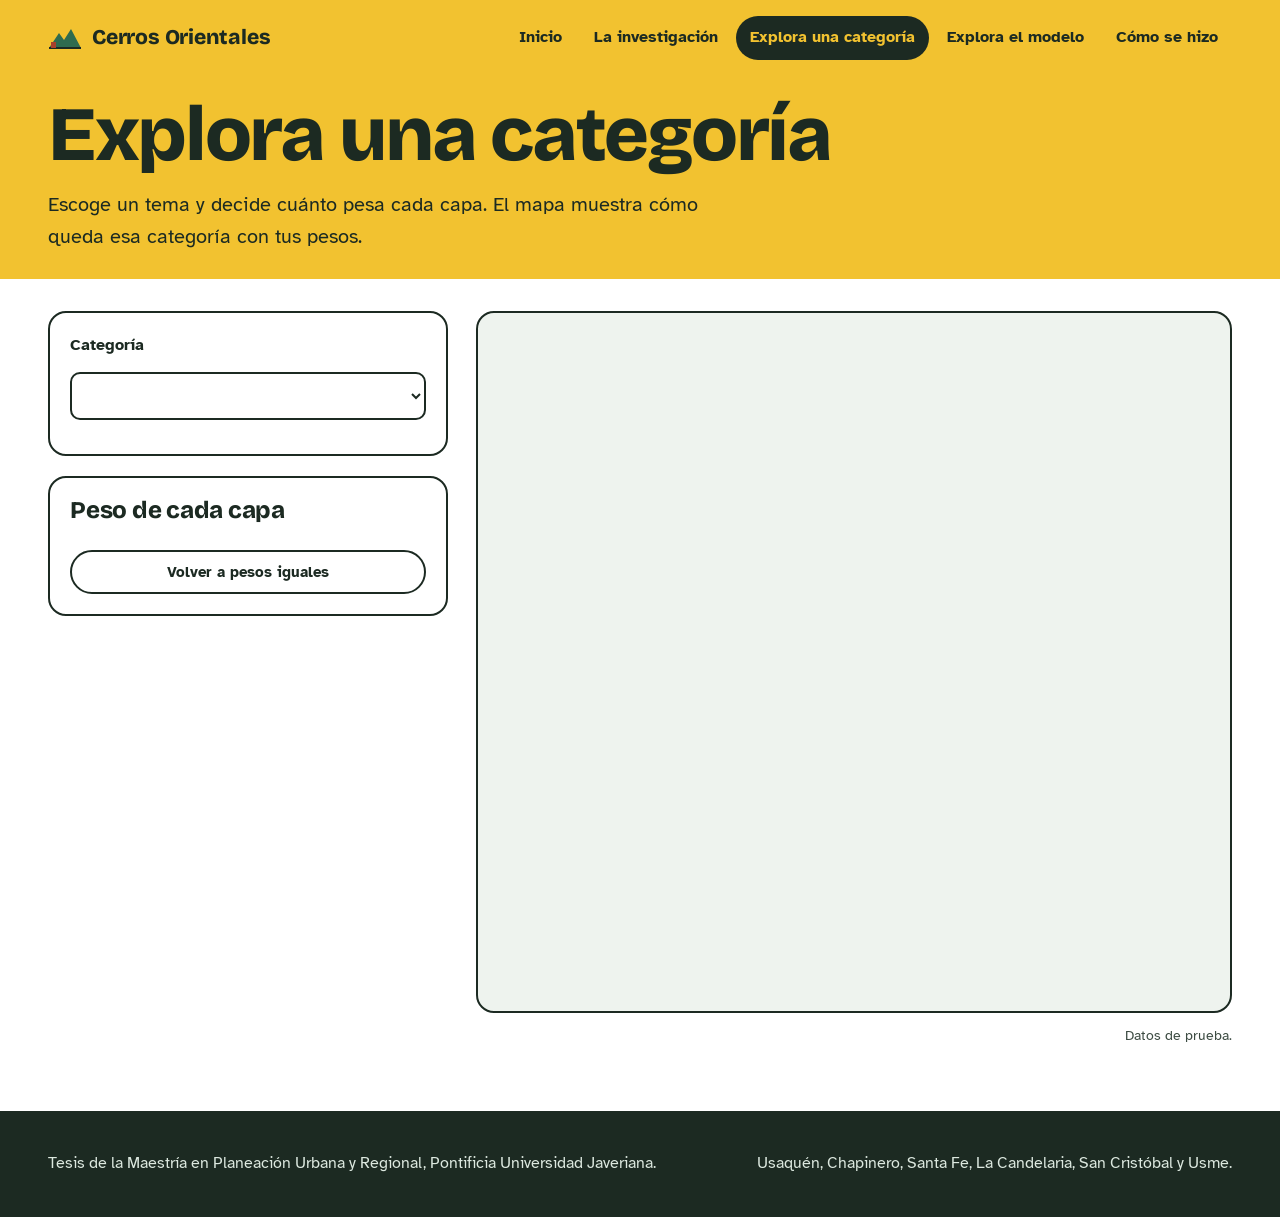
==== categoria.html @ 1f1d095d "Primera versión del sitio con datos de prueba Inicio, investigación, explora una categoría, explora " ====
<!doctype html>
<html lang="es">
<head>
<meta charset="utf-8">
<meta name="viewport" content="width=device-width, initial-scale=1">
<title>Explora una categoría: riesgo de incendio en los Cerros Orientales</title>
<meta name="description" content="Escoge una categoría del modelo de riesgo y cambia el peso de cada capa para ver su mapa.">
<meta property="og:title" content="Explora una categoría: riesgo de incendio en los Cerros Orientales">
<meta property="og:description" content="Escoge una categoría del modelo de riesgo y cambia el peso de cada capa para ver su mapa.">
<meta name="theme-color" content="#F2C230">
<link rel="icon" href="favicon.svg" type="image/svg+xml">
<link rel="preload" href="assets/fonts/bricolage-grotesque-latin-wght-normal.woff2" as="font" type="font/woff2" crossorigin>
<link rel="stylesheet" href="assets/vendor/leaflet/leaflet.css">
<link rel="stylesheet" href="assets/css/site.css">
</head>
<body>
<a class="saltar" href="#contenido">Saltar al contenido</a>
<header class="cabecera">
<div class="envoltura">
<a class="marca" href="index.html"><svg viewBox="0 0 34 22" aria-hidden="true"><path d="M1 21 L11 6 L16 13 L23 2 L33 21 Z" fill="#2F6B4F"/><path d="M1 21 L33 21" stroke="#1C2A22" stroke-width="2"/><rect x="3" y="15" width="5" height="6" fill="#A8402C"/></svg><span>Cerros Orientales</span></a>
<button class="boton-menu" type="button" aria-expanded="false" aria-controls="menu">Menú</button>
<nav aria-label="Principal"><ul class="menu" id="menu"><li><a href="index.html">Inicio</a></li><li><a href="investigacion.html">La investigación</a></li><li><a href="categoria.html" aria-current="page">Explora una categoría</a></li><li><a href="modelo.html">Explora el modelo</a></li><li><a href="metodologia.html">Cómo se hizo</a></li></ul></nav>
</div>
</header>
<main id="contenido">
<section class="cabeza-pagina cabeza-compacta" aria-labelledby="titulo-pagina">
<div class="envoltura">
<h1 id="titulo-pagina">Explora una categoría</h1>
<p>Escoge un tema y decide cuánto pesa cada capa. El mapa muestra cómo queda esa categoría con tus pesos.</p>
</div>
</section>
<div class="envoltura herramienta">
<div class="panel">
<div class="panel-caja">
<label class="etiqueta" for="selector">Categoría</label>
<select id="selector"></select>
<p class="nota" id="pertenece"></p>
</div>
<div class="panel-caja">
<h2>Peso de cada capa</h2>
<div id="controles" class="controles-variables"></div>
<button class="boton boton-secundario boton-pequeno" type="button" id="reiniciar">Volver a pesos iguales</button>
</div>
</div>
<div class="vista">
<div class="mapa" id="mapa" role="img" aria-label="Mapa de la categoría escogida en el área de estudio"></div>
<div class="vista-pie"><div id="leyenda"></div><p class="nota">Datos de prueba.</p></div>
</div>
</div>
</main>
<footer class="pie">
<div class="envoltura">
<p>Tesis de la Maestría en Planeación Urbana y Regional, Pontificia Universidad Javeriana.</p>
<p>Usaquén, Chapinero, Santa Fe, La Candelaria, San Cristóbal y Usme.</p>
</div>
</footer>
<script src="assets/js/comun.js"></script>
<script src="assets/vendor/leaflet/leaflet.js"></script>
<script src="assets/js/model.js"></script>
<script src="assets/js/mapa.js"></script>
<script src="assets/js/categoria.js"></script>
</body>
</html>
---- assets/css/site.css ----
@font-face { font-family: 'Bricolage'; font-weight: 200 800; font-display: swap; src: url(../fonts/bricolage-grotesque-latin-wght-normal.woff2) format('woff2-variations'); unicode-range: U+0000-00FF, U+0131, U+0152-0153, U+02BB-02BC, U+02C6, U+02DA, U+02DC, U+2000-206F, U+20AC, U+2122, U+2191, U+2193, U+2212, U+2215; }
@font-face { font-family: 'Bricolage'; font-weight: 200 800; font-display: swap; src: url(../fonts/bricolage-grotesque-latin-ext-wght-normal.woff2) format('woff2-variations'); unicode-range: U+0100-02BA, U+1E00-1E9F; }
@font-face { font-family: 'Atkinson'; font-weight: 400; font-display: swap; src: url(../fonts/atkinson-hyperlegible-latin-400-normal.woff2) format('woff2'); }
@font-face { font-family: 'Atkinson'; font-weight: 700; font-display: swap; src: url(../fonts/atkinson-hyperlegible-latin-700-normal.woff2) format('woff2'); }

:root {
  --retamo: #F2C230;
  --cerro: #2F6B4F;
  --cerro-oscuro: #1F4A36;
  --ladrillo: #A8402C;
  --tinta: #1C2A22;
  --tinta-suave: #3D4C43;
  --papel: #FFFFFF;
  --niebla: #EEF3EE;
  --linea: #CBD6CC;
  --radio: 14px;
  --ancho: 1280px;
  --margen: clamp(20px, 4vw, 48px);
  --titulo: 'Bricolage', 'Arial Narrow', system-ui, sans-serif;
  --texto: 'Atkinson', system-ui, sans-serif;
}

*, *::before, *::after { box-sizing: border-box; }
html { -webkit-text-size-adjust: 100%; }
body { margin: 0; font-family: var(--texto); font-size: 18px; line-height: 1.6; color: var(--tinta); background: var(--papel); }
img { max-width: 100%; display: block; }
h1, h2, h3 { font-family: var(--titulo); line-height: 1; margin: 0; letter-spacing: -0.02em; text-wrap: balance; }
p { margin: 0; text-wrap: pretty; }
a { color: inherit; }
:focus-visible { outline: 3px solid var(--tinta); outline-offset: 3px; border-radius: 4px; }
.fondo-oscuro :focus-visible { outline-color: var(--retamo); }

.saltar { position: absolute; left: 12px; top: -60px; background: var(--tinta); color: var(--retamo); padding: 10px 16px; border-radius: 8px; z-index: 2000; font-weight: 700; text-decoration: none; }
.saltar:focus { top: 12px; }

.envoltura { width: 100%; max-width: var(--ancho); margin: 0 auto; padding-inline: var(--margen); }

/* Encabezado */
.cabecera { background: var(--retamo); position: relative; z-index: 1000; }
.cabecera .envoltura { display: flex; align-items: center; justify-content: space-between; gap: 16px; min-height: 76px; }
.marca { display: inline-flex; align-items: center; gap: 10px; font-family: var(--titulo); font-weight: 800; font-size: 21px; text-decoration: none; letter-spacing: -0.01em; min-height: 44px; }
.marca svg { width: 34px; height: 22px; flex: none; }
.menu { display: flex; gap: 4px; list-style: none; margin: 0; padding: 0; }
.menu a { display: inline-flex; align-items: center; min-height: 44px; padding: 0 14px; border-radius: 999px; text-decoration: none; font-weight: 700; font-size: 16px; transition: background-color .18s ease; }
.menu a:hover { background: rgba(28, 42, 34, .1); }
.menu a[aria-current="page"] { background: var(--tinta); color: var(--retamo); }
.boton-menu { display: none; min-height: 44px; min-width: 44px; padding: 0 16px; border-radius: 999px; border: 2px solid var(--tinta); background: transparent; font: inherit; font-weight: 700; color: var(--tinta); cursor: pointer; }

@media (max-width: 980px) {
  .boton-menu { display: inline-flex; align-items: center; }
  .menu { display: none; position: absolute; left: 0; right: 0; top: 76px; background: var(--retamo); flex-direction: column; padding: 8px var(--margen) 24px; border-bottom: 2px solid var(--tinta); }
  .menu.abierto { display: flex; }
  .menu a { font-size: 20px; min-height: 52px; }
}

/* Botones */
.botones { display: flex; flex-wrap: wrap; gap: 12px; }
.boton { display: inline-flex; align-items: center; justify-content: center; min-height: 52px; padding: 0 26px; border-radius: 999px; font-weight: 700; font-size: 17px; text-decoration: none; border: 2px solid var(--tinta); transition: transform .16s ease, background-color .18s ease, color .18s ease; cursor: pointer; font-family: var(--texto); }
.boton:hover { transform: translateY(-2px); }
.boton:active { transform: translateY(0) scale(.98); }
.boton-principal { background: var(--tinta); color: var(--retamo); }
.boton-secundario { background: transparent; color: var(--tinta); }
.boton-secundario:hover { background: var(--tinta); color: var(--retamo); }
.fondo-oscuro .boton { border-color: var(--retamo); }
.fondo-oscuro .boton-principal { background: var(--retamo); color: var(--tinta); }
.fondo-oscuro .boton-secundario { color: var(--papel); }
.fondo-oscuro .boton-secundario:hover { background: var(--retamo); color: var(--tinta); }
.boton-pequeno { min-height: 44px; padding: 0 18px; font-size: 15px; }

/* Portada */
.portada { background: var(--retamo); padding: clamp(24px, 4vw, 48px) 0 clamp(40px, 5vw, 64px); min-height: calc(100svh - 76px); display: flex; align-items: center; }
.portada .envoltura { display: grid; grid-template-columns: minmax(0, 1.05fr) minmax(0, 1fr); gap: clamp(32px, 5vw, 72px); align-items: center; }
.portada h1 { font-size: clamp(52px, 7.6vw, 118px); font-weight: 800; line-height: .9; letter-spacing: -0.035em; }
.portada .entrada { font-size: clamp(19px, 1.6vw, 22px); max-width: 32rem; margin: 28px 0 32px; }
.dato { margin-top: 28px; font-size: 16px; color: var(--tinta-suave); max-width: 30rem; }
@media (max-width: 900px) { .portada .envoltura { grid-template-columns: minmax(0, 1fr); } }

/* Tarjeta de mapa con controles */
.tablero { background: var(--papel); border: 2px solid var(--tinta); border-radius: 22px; overflow: hidden; }
.tablero .mapa { height: clamp(320px, 46vh, 520px); }
.tablero .controles { padding: 18px 20px 20px; display: grid; gap: 14px; border-top: 2px solid var(--tinta); }
.controles-titulo { font-family: var(--titulo); font-weight: 750; font-size: 20px; letter-spacing: -0.01em; }

.control { display: grid; gap: 4px; }
.control-fila { display: flex; justify-content: space-between; align-items: baseline; gap: 12px; font-size: 16px; }
.control label { font-weight: 700; }
.control output { color: var(--tinta-suave); font-variant-numeric: tabular-nums; white-space: nowrap; }
input[type=range] { width: 100%; height: 32px; margin: 0; accent-color: var(--tinta); cursor: pointer; }
.nota { font-size: 14px; color: var(--tinta-suave); }

.mapa { width: 100%; background: var(--niebla); }
.capa-raster { image-rendering: pixelated; image-rendering: crisp-edges; }
.leaflet-container { font-family: var(--texto); }
.leyenda-lista { list-style: none; display: flex; flex-wrap: wrap; gap: 6px 16px; margin: 0; padding: 0; font-size: 14px; }
.leyenda-lista li { display: inline-flex; align-items: center; gap: 6px; }
.muestra { width: 18px; height: 12px; border-radius: 3px; display: inline-block; }
.muestra-cero { background: rgba(205, 212, 203, .9); border: 1px solid #9AA59C; }

/* Secciones */
.seccion { padding: clamp(72px, 9vw, 128px) 0; }
.seccion h2 { font-size: clamp(38px, 4.6vw, 64px); font-weight: 780; max-width: 18ch; }
.seccion .bajada { font-size: 20px; max-width: 40rem; margin-top: 20px; color: var(--tinta-suave); }
.fondo-niebla { background: var(--niebla); }
.fondo-oscuro { background: var(--cerro); color: var(--papel); }
.fondo-oscuro .bajada { color: #DCE8DF; }

.tres { display: grid; grid-template-columns: repeat(3, minmax(0, 1fr)); gap: 0; margin-top: 56px; border-top: 2px solid var(--tinta); }
.tres > div { padding: 28px 28px 8px 0; }
.tres > div + div { padding-left: 28px; border-left: 2px solid var(--tinta); }
.tres h3 { font-size: clamp(30px, 2.8vw, 40px); font-weight: 780; }
.tres p { margin-top: 14px; font-size: 19px; }
.formula { margin-top: 48px; font-size: 20px; max-width: 46rem; padding: 22px 26px; background: var(--papel); border-radius: var(--radio); border: 2px solid var(--tinta); }
.formula strong { font-family: var(--titulo); font-size: 22px; }
@media (max-width: 860px) {
  .tres { grid-template-columns: minmax(0, 1fr); }
  .tres > div, .tres > div + div { padding: 24px 0; border-left: 0; }
  .tres > div + div { border-top: 2px solid var(--tinta); }
}

.dos { display: grid; grid-template-columns: repeat(2, minmax(0, 1fr)); gap: 24px; margin-top: 48px; }
.enlace-grande { display: flex; flex-direction: column; gap: 16px; padding: 32px; border-radius: 22px; border: 2px solid var(--tinta); text-decoration: none; background: var(--papel); transition: transform .18s ease, background-color .18s ease; min-height: 280px; }
.enlace-grande:hover { transform: translateY(-2px); background: #FFF8E0; }
.enlace-grande h3 { font-size: clamp(28px, 2.6vw, 38px); font-weight: 780; }
.enlace-grande p { font-size: 18px; color: var(--tinta-suave); }
.enlace-grande .cifra { margin-top: auto; font-family: var(--titulo); font-weight: 750; font-size: 18px; }
.enlace-grande .ver { font-weight: 700; text-decoration: underline; text-underline-offset: 4px; text-decoration-thickness: 2px; }
@media (max-width: 760px) { .dos { grid-template-columns: minmax(0, 1fr); } }

.cierre { display: grid; grid-template-columns: minmax(0, 1.2fr) minmax(0, 1fr); gap: 48px; align-items: end; }
.cierre p { font-size: 20px; }
@media (max-width: 860px) { .cierre { grid-template-columns: minmax(0, 1fr); } }

.silueta { display: block; width: 100%; height: clamp(90px, 14vw, 180px); background: var(--cerro); }
.silueta path:first-child { fill: var(--tinta); }

/* Pie */
.pie { background: var(--tinta); color: #DCE8DF; padding: 40px 0; font-size: 16px; }
.pie .envoltura { display: flex; flex-wrap: wrap; justify-content: space-between; gap: 16px 40px; }
.pie a { color: var(--retamo); }

/* Páginas de herramienta */
.cabeza-pagina { background: var(--retamo); padding: clamp(32px, 4vw, 56px) 0 clamp(28px, 3.5vw, 44px); }
.cabeza-compacta { padding: 24px 0 26px; }
.cabeza-compacta h1 { font-size: clamp(36px, 4.2vw, 56px); max-width: none; }
.cabeza-compacta p { font-size: 18px; margin-top: 10px; }
.cabeza-pagina h1 { font-size: clamp(44px, 6vw, 88px); font-weight: 800; line-height: .92; letter-spacing: -0.03em; max-width: 16ch; }
.cabeza-pagina p { font-size: 20px; max-width: 42rem; margin-top: 18px; }

.herramienta { display: grid; grid-template-columns: minmax(300px, 400px) minmax(0, 1fr); gap: 28px; padding-block: 32px 64px; align-items: start; }
.panel { display: grid; gap: 20px; }
.panel-caja { border: 2px solid var(--tinta); border-radius: 18px; padding: 20px; background: var(--papel); display: grid; gap: 14px; }
.panel-caja h2 { font-size: 24px; font-weight: 780; letter-spacing: -0.01em; }
.vista { position: sticky; top: 16px; display: grid; gap: 12px; }
.vista .mapa { height: min(78vh, 760px); border: 2px solid var(--tinta); border-radius: 18px; overflow: hidden; }
.vista-pie { display: flex; flex-wrap: wrap; justify-content: space-between; align-items: center; gap: 10px 24px; }
select { width: 100%; min-height: 48px; font: inherit; font-size: 17px; padding: 0 12px; border: 2px solid var(--tinta); border-radius: 10px; background: var(--papel); color: var(--tinta); }
.etiqueta { font-weight: 700; font-size: 16px; }

.pestanas { display: flex; flex-wrap: wrap; gap: 8px; }
.pestana { min-height: 44px; padding: 0 16px; border-radius: 999px; border: 2px solid var(--tinta); background: var(--papel); font: inherit; font-weight: 700; font-size: 15px; color: var(--tinta); cursor: pointer; transition: background-color .18s ease; }
.pestana:hover { background: #FFF8E0; }
.pestana[aria-pressed="true"] { background: var(--tinta); color: var(--retamo); }

details.componente { border: 2px solid var(--tinta); border-radius: 18px; background: var(--papel); }
details.componente > summary { list-style: none; cursor: pointer; padding: 16px 20px; display: flex; justify-content: space-between; align-items: center; gap: 12px; font-family: var(--titulo); font-weight: 780; font-size: 24px; min-height: 60px; }
details.componente > summary::-webkit-details-marker { display: none; }
details.componente > summary::after { content: '+'; font-size: 28px; line-height: 1; }
details.componente[open] > summary::after { content: '–'; }
.componente-cuerpo { padding: 0 20px 20px; display: grid; gap: 16px; }
.subtitulo { font-weight: 700; font-size: 15px; color: var(--tinta-suave); padding-top: 12px; border-top: 1px solid var(--linea); }
details.categoria { border-top: 1px solid var(--linea); }
details.categoria > summary { cursor: pointer; padding: 12px 0; font-weight: 700; min-height: 44px; display: flex; align-items: center; }
details.categoria .controles-variables { display: grid; gap: 10px; padding-bottom: 12px; }
.compartida { font-size: 13px; font-weight: 700; color: var(--ladrillo); }
.resumen { font-size: 17px; }
.resumen strong { font-family: var(--titulo); font-size: 22px; }

@media (max-width: 900px) {
  .herramienta { grid-template-columns: minmax(0, 1fr); }
  .vista { position: static; order: -1; }
  .vista .mapa { height: 62vh; }
}

/* Texto largo */
.lectura { max-width: 46rem; }
.lectura h2 { font-size: clamp(32px, 3.6vw, 48px); font-weight: 780; margin-top: 64px; }
.lectura h2:first-child { margin-top: 0; }
.lectura p, .lectura li { font-size: 19px; margin-top: 16px; }
.lectura ol, .lectura ul { padding-left: 1.3em; }
.marco-storymap { margin-top: 32px; border: 2px dashed var(--tinta); border-radius: 22px; min-height: 420px; display: grid; place-items: center; text-align: center; padding: 32px; background: var(--niebla); }
.marco-storymap p { font-size: 20px; max-width: 30rem; }

@media (prefers-reduced-motion: reduce) {
  *, *::before, *::after { transition: none !important; animation: none !important; }
}

/* Entrada de la portada: una sola vez al cargar */
@media (prefers-reduced-motion: no-preference) {
  .entra { animation: subir .7s cubic-bezier(.2, .7, .2, 1) both; }
  .entra-2 { animation-delay: .08s; }
  .entra-3 { animation-delay: .16s; }
  .entra-4 { animation-delay: .24s; }
  @keyframes subir { from { opacity: 0; transform: translateY(18px); } to { opacity: 1; transform: none; } }
}
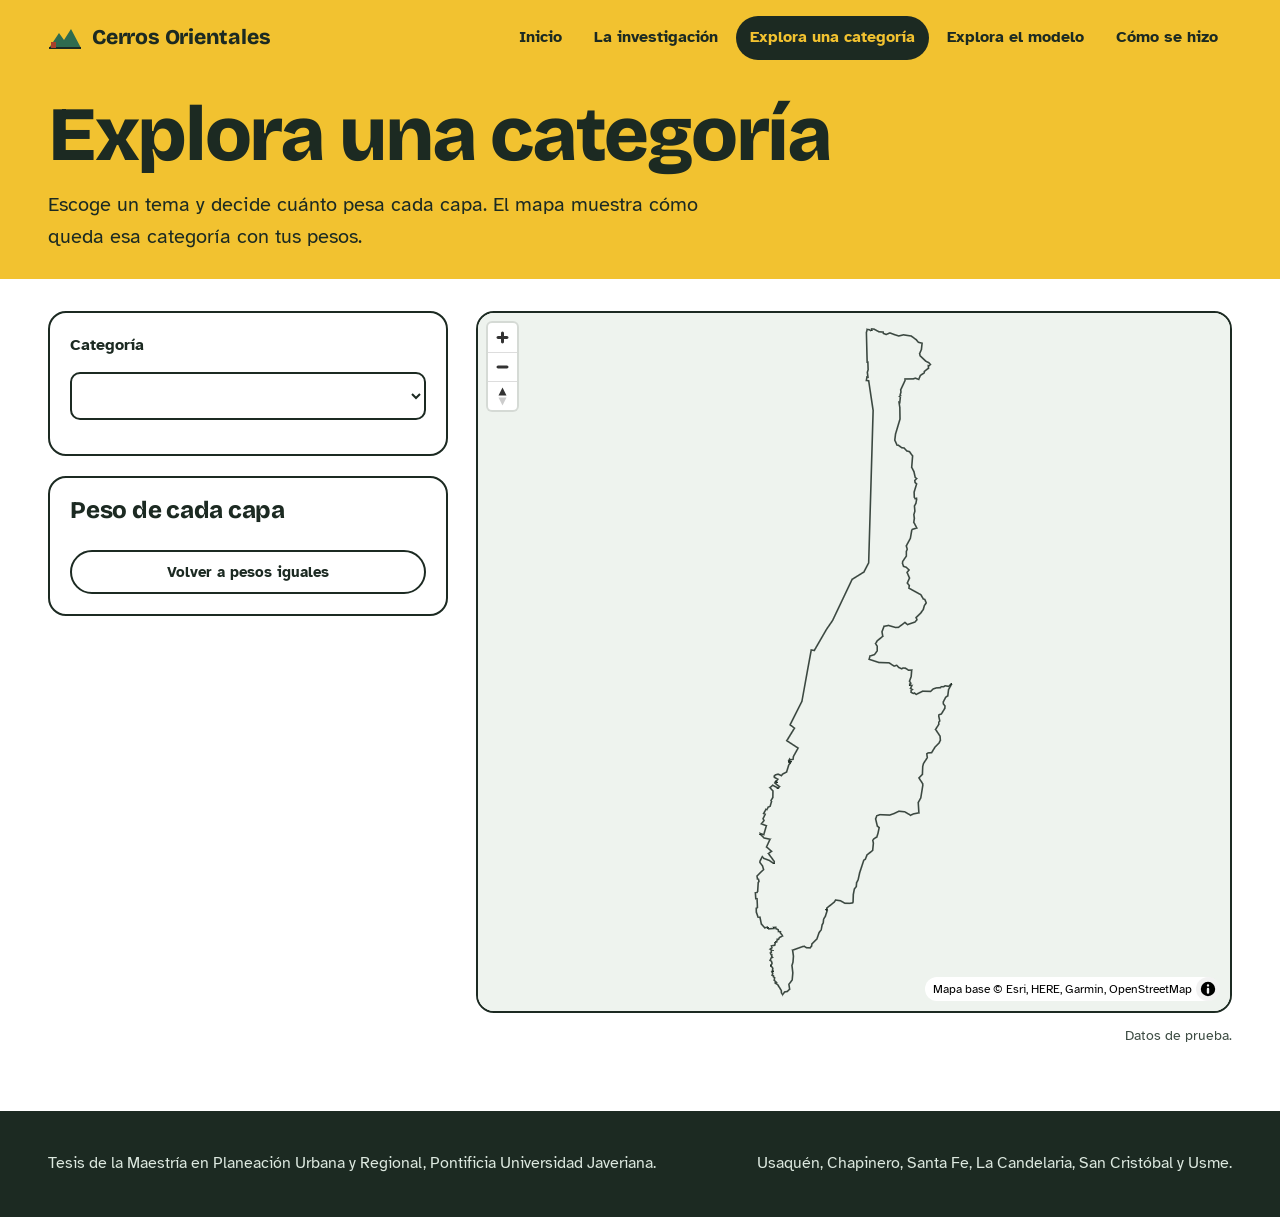
==== commit 6da5c1ef: "Cerros en 3D, recorrido con el scroll, animaciones y desplazamiento suave - Mapas con MapLibre: reli" ====
--- a/categoria.html
+++ b/categoria.html
@@ -9,9 +9,10 @@
 <meta property="og:description" content="Escoge una categoría del modelo de riesgo y cambia el peso de cada capa para ver su mapa.">
 <meta name="theme-color" content="#F2C230">
 <link rel="icon" href="favicon.svg" type="image/svg+xml">
+<link rel="stylesheet" href="assets/vendor/lenis/lenis.css">
 <link rel="preload" href="assets/fonts/bricolage-grotesque-latin-wght-normal.woff2" as="font" type="font/woff2" crossorigin>
-<link rel="stylesheet" href="assets/vendor/leaflet/leaflet.css">
-<link rel="stylesheet" href="assets/css/site.css">
+<link rel="stylesheet" href="assets/vendor/maplibre/maplibre-gl.css">
+<link rel="stylesheet" href="assets/css/site.css?v=4">
 </head>
 <body>
 <a class="saltar" href="#contenido">Saltar al contenido</a>
@@ -54,10 +55,13 @@
 <p>Usaquén, Chapinero, Santa Fe, La Candelaria, San Cristóbal y Usme.</p>
 </div>
 </footer>
-<script src="assets/js/comun.js"></script>
-<script src="assets/vendor/leaflet/leaflet.js"></script>
-<script src="assets/js/model.js"></script>
-<script src="assets/js/mapa.js"></script>
-<script src="assets/js/categoria.js"></script>
+<script src="assets/vendor/gsap/gsap.min.js"></script>
+<script src="assets/vendor/gsap/ScrollTrigger.min.js"></script>
+<script src="assets/vendor/lenis/lenis.min.js"></script>
+<script src="assets/js/comun.js?v=4"></script>
+<script src="assets/vendor/maplibre/maplibre-gl.js"></script>
+<script src="assets/js/model.js?v=4"></script>
+<script src="assets/js/mapa.js?v=4"></script>
+<script src="assets/js/categoria.js?v=4"></script>
 </body>
 </html>
--- a/assets/vendor/lenis/lenis.css
+++ b/assets/vendor/lenis/lenis.css
@@ -0,0 +1,26 @@
+html.lenis,
+html.lenis body {
+  height: auto;
+}
+
+.lenis:not(.lenis-autoToggle).lenis-stopped {
+  overflow: clip;
+}
+
+.lenis [data-lenis-prevent],
+.lenis [data-lenis-prevent-wheel],
+.lenis [data-lenis-prevent-touch],
+.lenis [data-lenis-prevent-vertical],
+.lenis [data-lenis-prevent-horizontal] {
+  overscroll-behavior: contain;
+}
+
+.lenis.lenis-smooth iframe {
+  pointer-events: none;
+}
+
+.lenis.lenis-autoToggle {
+  transition-property: overflow;
+  transition-duration: 1ms;
+  transition-behavior: allow-discrete;
+}
--- a/assets/vendor/maplibre/maplibre-gl.css
+++ b/assets/vendor/maplibre/maplibre-gl.css
@@ -0,0 +1 @@
+.maplibregl-map{font:12px/20px Helvetica Neue,Arial,Helvetica,sans-serif;overflow:hidden;position:relative;-webkit-tap-highlight-color:rgb(0 0 0/0)}.maplibregl-canvas{left:0;position:absolute;top:0}.maplibregl-map:fullscreen{height:100%;width:100%}.maplibregl-ctrl-group button.maplibregl-ctrl-compass{touch-action:none}.maplibregl-canvas-container.maplibregl-interactive,.maplibregl-ctrl-group button.maplibregl-ctrl-compass{cursor:grab;-webkit-user-select:none;-moz-user-select:none;user-select:none}.maplibregl-canvas-container.maplibregl-interactive.maplibregl-track-pointer{cursor:pointer}.maplibregl-canvas-container.maplibregl-interactive:active,.maplibregl-ctrl-group button.maplibregl-ctrl-compass:active{cursor:grabbing}.maplibregl-canvas-container.maplibregl-touch-zoom-rotate,.maplibregl-canvas-container.maplibregl-touch-zoom-rotate .maplibregl-canvas{touch-action:pan-x pan-y}.maplibregl-canvas-container.maplibregl-touch-drag-pan,.maplibregl-canvas-container.maplibregl-touch-drag-pan .maplibregl-canvas{touch-action:pinch-zoom}.maplibregl-canvas-container.maplibregl-touch-zoom-rotate.maplibregl-touch-drag-pan,.maplibregl-canvas-container.maplibregl-touch-zoom-rotate.maplibregl-touch-drag-pan .maplibregl-canvas{touch-action:none}.maplibregl-canvas-container.maplibregl-touch-drag-pan.maplibregl-cooperative-gestures,.maplibregl-canvas-container.maplibregl-touch-drag-pan.maplibregl-cooperative-gestures .maplibregl-canvas{touch-action:pan-x pan-y}.maplibregl-ctrl-bottom-left,.maplibregl-ctrl-bottom-right,.maplibregl-ctrl-top-left,.maplibregl-ctrl-top-right{pointer-events:none;position:absolute;z-index:2}.maplibregl-ctrl-top-left{left:0;top:0}.maplibregl-ctrl-top-right{right:0;top:0}.maplibregl-ctrl-bottom-left{bottom:0;left:0}.maplibregl-ctrl-bottom-right{bottom:0;right:0}.maplibregl-ctrl{clear:both;pointer-events:auto;transform:translate(0)}.maplibregl-ctrl-top-left .maplibregl-ctrl{float:left;margin:10px 0 0 10px}.maplibregl-ctrl-top-right .maplibregl-ctrl{float:right;margin:10px 10px 0 0}.maplibregl-ctrl-bottom-left .maplibregl-ctrl{float:left;margin:0 0 10px 10px}.maplibregl-ctrl-bottom-right .maplibregl-ctrl{float:right;margin:0 10px 10px 0}.maplibregl-ctrl-group{background:#fff;border-radius:4px}.maplibregl-ctrl-group:not(:empty){box-shadow:0 0 0 2px rgba(0,0,0,.1)}@media (forced-colors:active){.maplibregl-ctrl-group:not(:empty){box-shadow:0 0 0 2px ButtonText}}.maplibregl-ctrl-group button{background-color:transparent;border:0;box-sizing:border-box;cursor:pointer;display:block;height:29px;outline:none;padding:0;width:29px}.maplibregl-ctrl-group button+button{border-top:1px solid #ddd}.maplibregl-ctrl button .maplibregl-ctrl-icon{background-position:50%;background-repeat:no-repeat;display:block;height:100%;width:100%}@media (forced-colors:active){.maplibregl-ctrl-icon{background-color:transparent}.maplibregl-ctrl-group button+button{border-top:1px solid ButtonText}}.maplibregl-ctrl button::-moz-focus-inner{border:0;padding:0}.maplibregl-ctrl-attrib-button:focus,.maplibregl-ctrl-group button:focus{box-shadow:0 0 2px 2px #0096ff}.maplibregl-ctrl button:disabled{cursor:not-allowed}.maplibregl-ctrl button:disabled .maplibregl-ctrl-icon{opacity:.25}@media (hover:hover){.maplibregl-ctrl button:not(:disabled):hover{background-color:rgba(0,0,0,.05)}}.maplibregl-ctrl button:not(:disabled):active{background-color:rgba(0,0,0,.05)}.maplibregl-ctrl-group button:focus:focus-visible{box-shadow:0 0 2px 2px #0096ff}.maplibregl-ctrl-group button:focus:not(:focus-visible){box-shadow:none}.maplibregl-ctrl-group button:focus:first-child{border-radius:4px 4px 0 0}.maplibregl-ctrl-group button:focus:last-child{border-radius:0 0 4px 4px}.maplibregl-ctrl-group button:focus:only-child{border-radius:inherit}.maplibregl-ctrl button.maplibregl-ctrl-zoom-out .maplibregl-ctrl-icon{background-image:url("data:image/svg+xml;charset=utf-8,%3Csvg xmlns='http://www.w3.org/2000/svg' width='29' height='29' fill='%23333' viewBox='0 0 29 29'%3E%3Cpath d='M10 13c-.75 0-1.5.75-1.5 1.5S9.25 16 10 16h9c.75 0 1.5-.75 1.5-1.5S19.75 13 19 13z'/%3E%3C/svg%3E")}.maplibregl-ctrl button.maplibregl-ctrl-zoom-in .maplibregl-ctrl-icon{background-image:url("data:image/svg+xml;charset=utf-8,%3Csvg xmlns='http://www.w3.org/2000/svg' width='29' height='29' fill='%23333' viewBox='0 0 29 29'%3E%3Cpath d='M14.5 8.5c-.75 0-1.5.75-1.5 1.5v3h-3c-.75 0-1.5.75-1.5 1.5S9.25 16 10 16h3v3c0 .75.75 1.5 1.5 1.5S16 19.75 16 19v-3h3c.75 0 1.5-.75 1.5-1.5S19.75 13 19 13h-3v-3c0-.75-.75-1.5-1.5-1.5'/%3E%3C/svg%3E")}@media (forced-colors:active){.maplibregl-ctrl button.maplibregl-ctrl-zoom-out .maplibregl-ctrl-icon{background-image:url("data:image/svg+xml;charset=utf-8,%3Csvg xmlns='http://www.w3.org/2000/svg' width='29' height='29' fill='%23fff' viewBox='0 0 29 29'%3E%3Cpath d='M10 13c-.75 0-1.5.75-1.5 1.5S9.25 16 10 16h9c.75 0 1.5-.75 1.5-1.5S19.75 13 19 13z'/%3E%3C/svg%3E")}.maplibregl-ctrl button.maplibregl-ctrl-zoom-in .maplibregl-ctrl-icon{background-image:url("data:image/svg+xml;charset=utf-8,%3Csvg xmlns='http://www.w3.org/2000/svg' width='29' height='29' fill='%23fff' viewBox='0 0 29 29'%3E%3Cpath d='M14.5 8.5c-.75 0-1.5.75-1.5 1.5v3h-3c-.75 0-1.5.75-1.5 1.5S9.25 16 10 16h3v3c0 .75.75 1.5 1.5 1.5S16 19.75 16 19v-3h3c.75 0 1.5-.75 1.5-1.5S19.75 13 19 13h-3v-3c0-.75-.75-1.5-1.5-1.5'/%3E%3C/svg%3E")}}@media (forced-colors:active) and (prefers-color-scheme:light){.maplibregl-ctrl button.maplibregl-ctrl-zoom-out .maplibregl-ctrl-icon{background-image:url("data:image/svg+xml;charset=utf-8,%3Csvg xmlns='http://www.w3.org/2000/svg' width='29' height='29' viewBox='0 0 29 29'%3E%3Cpath d='M10 13c-.75 0-1.5.75-1.5 1.5S9.25 16 10 16h9c.75 0 1.5-.75 1.5-1.5S19.75 13 19 13z'/%3E%3C/svg%3E")}.maplibregl-ctrl button.maplibregl-ctrl-zoom-in .maplibregl-ctrl-icon{background-image:url("data:image/svg+xml;charset=utf-8,%3Csvg xmlns='http://www.w3.org/2000/svg' width='29' height='29' viewBox='0 0 29 29'%3E%3Cpath d='M14.5 8.5c-.75 0-1.5.75-1.5 1.5v3h-3c-.75 0-1.5.75-1.5 1.5S9.25 16 10 16h3v3c0 .75.75 1.5 1.5 1.5S16 19.75 16 19v-3h3c.75 0 1.5-.75 1.5-1.5S19.75 13 19 13h-3v-3c0-.75-.75-1.5-1.5-1.5'/%3E%3C/svg%3E")}}.maplibregl-ctrl button.maplibregl-ctrl-fullscreen .maplibregl-ctrl-icon{background-image:url("data:image/svg+xml;charset=utf-8,%3Csvg xmlns='http://www.w3.org/2000/svg' width='29' height='29' fill='%23333' viewBox='0 0 29 29'%3E%3Cpath d='M24 16v5.5c0 1.75-.75 2.5-2.5 2.5H16v-1l3-1.5-4-5.5 1-1 5.5 4 1.5-3zM6 16l1.5 3 5.5-4 1 1-4 5.5 3 1.5v1H7.5C5.75 24 5 23.25 5 21.5V16zm7-11v1l-3 1.5 4 5.5-1 1-5.5-4L6 13H5V7.5C5 5.75 5.75 5 7.5 5zm11 2.5c0-1.75-.75-2.5-2.5-2.5H16v1l3 1.5-4 5.5 1 1 5.5-4 1.5 3h1z'/%3E%3C/svg%3E")}.maplibregl-ctrl button.maplibregl-ctrl-shrink .maplibregl-ctrl-icon{background-image:url("data:image/svg+xml;charset=utf-8,%3Csvg xmlns='http://www.w3.org/2000/svg' width='29' height='29' viewBox='0 0 29 29'%3E%3Cpath d='M18.5 16c-1.75 0-2.5.75-2.5 2.5V24h1l1.5-3 5.5 4 1-1-4-5.5 3-1.5v-1zM13 18.5c0-1.75-.75-2.5-2.5-2.5H5v1l3 1.5L4 24l1 1 5.5-4 1.5 3h1zm3-8c0 1.75.75 2.5 2.5 2.5H24v-1l-3-1.5L25 5l-1-1-5.5 4L17 5h-1zM10.5 13c1.75 0 2.5-.75 2.5-2.5V5h-1l-1.5 3L5 4 4 5l4 5.5L5 12v1z'/%3E%3C/svg%3E")}@media (forced-colors:active){.maplibregl-ctrl button.maplibregl-ctrl-fullscreen .maplibregl-ctrl-icon{background-image:url("data:image/svg+xml;charset=utf-8,%3Csvg xmlns='http://www.w3.org/2000/svg' width='29' height='29' fill='%23fff' viewBox='0 0 29 29'%3E%3Cpath d='M24 16v5.5c0 1.75-.75 2.5-2.5 2.5H16v-1l3-1.5-4-5.5 1-1 5.5 4 1.5-3zM6 16l1.5 3 5.5-4 1 1-4 5.5 3 1.5v1H7.5C5.75 24 5 23.25 5 21.5V16zm7-11v1l-3 1.5 4 5.5-1 1-5.5-4L6 13H5V7.5C5 5.75 5.75 5 7.5 5zm11 2.5c0-1.75-.75-2.5-2.5-2.5H16v1l3 1.5-4 5.5 1 1 5.5-4 1.5 3h1z'/%3E%3C/svg%3E")}.maplibregl-ctrl button.maplibregl-ctrl-shrink .maplibregl-ctrl-icon{background-image:url("data:image/svg+xml;charset=utf-8,%3Csvg xmlns='http://www.w3.org/2000/svg' width='29' height='29' fill='%23fff' viewBox='0 0 29 29'%3E%3Cpath d='M18.5 16c-1.75 0-2.5.75-2.5 2.5V24h1l1.5-3 5.5 4 1-1-4-5.5 3-1.5v-1zM13 18.5c0-1.75-.75-2.5-2.5-2.5H5v1l3 1.5L4 24l1 1 5.5-4 1.5 3h1zm3-8c0 1.75.75 2.5 2.5 2.5H24v-1l-3-1.5L25 5l-1-1-5.5 4L17 5h-1zM10.5 13c1.75 0 2.5-.75 2.5-2.5V5h-1l-1.5 3L5 4 4 5l4 5.5L5 12v1z'/%3E%3C/svg%3E")}}@media (forced-colors:active) and (prefers-color-scheme:light){.maplibregl-ctrl button.maplibregl-ctrl-fullscreen .maplibregl-ctrl-icon{background-image:url("data:image/svg+xml;charset=utf-8,%3Csvg xmlns='http://www.w3.org/2000/svg' width='29' height='29' viewBox='0 0 29 29'%3E%3Cpath d='M24 16v5.5c0 1.75-.75 2.5-2.5 2.5H16v-1l3-1.5-4-5.5 1-1 5.5 4 1.5-3zM6 16l1.5 3 5.5-4 1 1-4 5.5 3 1.5v1H7.5C5.75 24 5 23.25 5 21.5V16zm7-11v1l-3 1.5 4 5.5-1 1-5.5-4L6 13H5V7.5C5 5.75 5.75 5 7.5 5zm11 2.5c0-1.75-.75-2.5-2.5-2.5H16v1l3 1.5-4 5.5 1 1 5.5-4 1.5 3h1z'/%3E%3C/svg%3E")}.maplibregl-ctrl button.maplibregl-ctrl-shrink .maplibregl-ctrl-icon{background-image:url("data:image/svg+xml;charset=utf-8,%3Csvg xmlns='http://www.w3.org/2000/svg' width='29' height='29' viewBox='0 0 29 29'%3E%3Cpath d='M18.5 16c-1.75 0-2.5.75-2.5 2.5V24h1l1.5-3 5.5 4 1-1-4-5.5 3-1.5v-1zM13 18.5c0-1.75-.75-2.5-2.5-2.5H5v1l3 1.5L4 24l1 1 5.5-4 1.5 3h1zm3-8c0 1.75.75 2.5 2.5 2.5H24v-1l-3-1.5L25 5l-1-1-5.5 4L17 5h-1zM10.5 13c1.75 0 2.5-.75 2.5-2.5V5h-1l-1.5 3L5 4 4 5l4 5.5L5 12v1z'/%3E%3C/svg%3E")}}.maplibregl-ctrl button.maplibregl-ctrl-compass .maplibregl-ctrl-icon{background-image:url("data:image/svg+xml;charset=utf-8,%3Csvg xmlns='http://www.w3.org/2000/svg' width='29' height='29' fill='%23333' viewBox='0 0 29 29'%3E%3Cpath d='m10.5 14 4-8 4 8z'/%3E%3Cpath fill='%23ccc' d='m10.5 16 4 8 4-8z'/%3E%3C/svg%3E")}@media (forced-colors:active){.maplibregl-ctrl button.maplibregl-ctrl-compass .maplibregl-ctrl-icon{background-image:url("data:image/svg+xml;charset=utf-8,%3Csvg xmlns='http://www.w3.org/2000/svg' width='29' height='29' fill='%23fff' viewBox='0 0 29 29'%3E%3Cpath d='m10.5 14 4-8 4 8z'/%3E%3Cpath fill='%23ccc' d='m10.5 16 4 8 4-8z'/%3E%3C/svg%3E")}}@media (forced-colors:active) and (prefers-color-scheme:light){.maplibregl-ctrl button.maplibregl-ctrl-compass .maplibregl-ctrl-icon{background-image:url("data:image/svg+xml;charset=utf-8,%3Csvg xmlns='http://www.w3.org/2000/svg' width='29' height='29' viewBox='0 0 29 29'%3E%3Cpath d='m10.5 14 4-8 4 8z'/%3E%3Cpath fill='%23ccc' d='m10.5 16 4 8 4-8z'/%3E%3C/svg%3E")}}.maplibregl-ctrl button.maplibregl-ctrl-globe .maplibregl-ctrl-icon{background-image:url("data:image/svg+xml;charset=utf-8,%3Csvg xmlns='http://www.w3.org/2000/svg' width='22' height='22' fill='none' stroke='%23333' viewBox='0 0 22 22'%3E%3Ccircle cx='11' cy='11' r='8.5'/%3E%3Cpath d='M17.5 11c0 4.819-3.02 8.5-6.5 8.5S4.5 15.819 4.5 11 7.52 2.5 11 2.5s6.5 3.681 6.5 8.5Z'/%3E%3Cpath d='M13.5 11c0 2.447-.331 4.64-.853 6.206-.262.785-.562 1.384-.872 1.777-.314.399-.58.517-.775.517s-.461-.118-.775-.517c-.31-.393-.61-.992-.872-1.777C8.831 15.64 8.5 13.446 8.5 11s.331-4.64.853-6.206c.262-.785.562-1.384.872-1.777.314-.399.58-.517.775-.517s.461.118.775.517c.31.393.61.992.872 1.777.522 1.565.853 3.76.853 6.206Z'/%3E%3Cpath d='M11 7.5c-1.909 0-3.622-.166-4.845-.428-.616-.132-1.08-.283-1.379-.434a1.3 1.3 0 0 1-.224-.138q.07-.058.224-.138c.299-.151.763-.302 1.379-.434C7.378 5.666 9.091 5.5 11 5.5s3.622.166 4.845.428c.616.132 1.08.283 1.379.434.105.053.177.1.224.138q-.07.058-.224.138c-.299.151-.763.302-1.379.434-1.223.262-2.936.428-4.845.428ZM4.486 6.436ZM11 16.5c-1.909 0-3.622-.166-4.845-.428-.616-.132-1.08-.283-1.379-.434a1.3 1.3 0 0 1-.224-.138 1.3 1.3 0 0 1 .224-.138c.299-.151.763-.302 1.379-.434C7.378 14.666 9.091 14.5 11 14.5s3.622.166 4.845.428c.616.132 1.08.283 1.379.434.105.053.177.1.224.138a1.3 1.3 0 0 1-.224.138c-.299.151-.763.302-1.379.434-1.223.262-2.936.428-4.845.428Zm-6.514-1.064ZM11 12.5c-2.46 0-4.672-.222-6.255-.574-.796-.177-1.406-.38-1.805-.59a1.5 1.5 0 0 1-.39-.272.3.3 0 0 1-.047-.064.3.3 0 0 1 .048-.064c.066-.073.189-.167.389-.272.399-.21 1.009-.413 1.805-.59C6.328 9.722 8.54 9.5 11 9.5s4.672.222 6.256.574c.795.177 1.405.38 1.804.59.2.105.323.2.39.272a.3.3 0 0 1 .047.064.3.3 0 0 1-.048.064 1.4 1.4 0 0 1-.389.272c-.399.21-1.009.413-1.804.59-1.584.352-3.796.574-6.256.574Zm-8.501-1.51v.002zm0 .018v.002zm17.002.002v-.002zm0-.018v-.002z'/%3E%3C/svg%3E")}.maplibregl-ctrl button.maplibregl-ctrl-globe-enabled .maplibregl-ctrl-icon{background-image:url("data:image/svg+xml;charset=utf-8,%3Csvg xmlns='http://www.w3.org/2000/svg' width='22' height='22' fill='none' stroke='%2333b5e5' viewBox='0 0 22 22'%3E%3Ccircle cx='11' cy='11' r='8.5'/%3E%3Cpath d='M17.5 11c0 4.819-3.02 8.5-6.5 8.5S4.5 15.819 4.5 11 7.52 2.5 11 2.5s6.5 3.681 6.5 8.5Z'/%3E%3Cpath d='M13.5 11c0 2.447-.331 4.64-.853 6.206-.262.785-.562 1.384-.872 1.777-.314.399-.58.517-.775.517s-.461-.118-.775-.517c-.31-.393-.61-.992-.872-1.777C8.831 15.64 8.5 13.446 8.5 11s.331-4.64.853-6.206c.262-.785.562-1.384.872-1.777.314-.399.58-.517.775-.517s.461.118.775.517c.31.393.61.992.872 1.777.522 1.565.853 3.76.853 6.206Z'/%3E%3Cpath d='M11 7.5c-1.909 0-3.622-.166-4.845-.428-.616-.132-1.08-.283-1.379-.434a1.3 1.3 0 0 1-.224-.138q.07-.058.224-.138c.299-.151.763-.302 1.379-.434C7.378 5.666 9.091 5.5 11 5.5s3.622.166 4.845.428c.616.132 1.08.283 1.379.434.105.053.177.1.224.138q-.07.058-.224.138c-.299.151-.763.302-1.379.434-1.223.262-2.936.428-4.845.428ZM4.486 6.436ZM11 16.5c-1.909 0-3.622-.166-4.845-.428-.616-.132-1.08-.283-1.379-.434a1.3 1.3 0 0 1-.224-.138 1.3 1.3 0 0 1 .224-.138c.299-.151.763-.302 1.379-.434C7.378 14.666 9.091 14.5 11 14.5s3.622.166 4.845.428c.616.132 1.08.283 1.379.434.105.053.177.1.224.138a1.3 1.3 0 0 1-.224.138c-.299.151-.763.302-1.379.434-1.223.262-2.936.428-4.845.428Zm-6.514-1.064ZM11 12.5c-2.46 0-4.672-.222-6.255-.574-.796-.177-1.406-.38-1.805-.59a1.5 1.5 0 0 1-.39-.272.3.3 0 0 1-.047-.064.3.3 0 0 1 .048-.064c.066-.073.189-.167.389-.272.399-.21 1.009-.413 1.805-.59C6.328 9.722 8.54 9.5 11 9.5s4.672.222 6.256.574c.795.177 1.405.38 1.804.59.2.105.323.2.39.272a.3.3 0 0 1 .047.064.3.3 0 0 1-.048.064 1.4 1.4 0 0 1-.389.272c-.399.21-1.009.413-1.804.59-1.584.352-3.796.574-6.256.574Zm-8.501-1.51v.002zm0 .018v.002zm17.002.002v-.002zm0-.018v-.002z'/%3E%3C/svg%3E")}.maplibregl-ctrl button.maplibregl-ctrl-terrain .maplibregl-ctrl-icon{background-image:url("data:image/svg+xml;charset=utf-8,%3Csvg xmlns='http://www.w3.org/2000/svg' width='22' height='22' fill='%23333' viewBox='0 0 22 22'%3E%3Cpath d='m1.754 13.406 4.453-4.851 3.09 3.09 3.281 3.277.969-.969-3.309-3.312 3.844-4.121 6.148 6.886h1.082v-.855l-7.207-8.07-4.84 5.187L6.169 6.57l-5.48 5.965v.871ZM.688 16.844h20.625v1.375H.688Zm0 0'/%3E%3C/svg%3E")}.maplibregl-ctrl button.maplibregl-ctrl-terrain-enabled .maplibregl-ctrl-icon{background-image:url("data:image/svg+xml;charset=utf-8,%3Csvg xmlns='http://www.w3.org/2000/svg' width='22' height='22' fill='%2333b5e5' viewBox='0 0 22 22'%3E%3Cpath d='m1.754 13.406 4.453-4.851 3.09 3.09 3.281 3.277.969-.969-3.309-3.312 3.844-4.121 6.148 6.886h1.082v-.855l-7.207-8.07-4.84 5.187L6.169 6.57l-5.48 5.965v.871ZM.688 16.844h20.625v1.375H.688Zm0 0'/%3E%3C/svg%3E")}.maplibregl-ctrl button.maplibregl-ctrl-geolocate .maplibregl-ctrl-icon{background-image:url("data:image/svg+xml;charset=utf-8,%3Csvg xmlns='http://www.w3.org/2000/svg' width='29' height='29' fill='%23333' viewBox='0 0 20 20'%3E%3Cpath d='M10 4C9 4 9 5 9 5v.1A5 5 0 0 0 5.1 9H5s-1 0-1 1 1 1 1 1h.1A5 5 0 0 0 9 14.9v.1s0 1 1 1 1-1 1-1v-.1a5 5 0 0 0 3.9-3.9h.1s1 0 1-1-1-1-1-1h-.1A5 5 0 0 0 11 5.1V5s0-1-1-1m0 2.5a3.5 3.5 0 1 1 0 7 3.5 3.5 0 1 1 0-7'/%3E%3Ccircle cx='10' cy='10' r='2'/%3E%3C/svg%3E")}.maplibregl-ctrl button.maplibregl-ctrl-geolocate:disabled .maplibregl-ctrl-icon{background-image:url("data:image/svg+xml;charset=utf-8,%3Csvg xmlns='http://www.w3.org/2000/svg' width='29' height='29' fill='%23aaa' viewBox='0 0 20 20'%3E%3Cpath d='M10 4C9 4 9 5 9 5v.1A5 5 0 0 0 5.1 9H5s-1 0-1 1 1 1 1 1h.1A5 5 0 0 0 9 14.9v.1s0 1 1 1 1-1 1-1v-.1a5 5 0 0 0 3.9-3.9h.1s1 0 1-1-1-1-1-1h-.1A5 5 0 0 0 11 5.1V5s0-1-1-1m0 2.5a3.5 3.5 0 1 1 0 7 3.5 3.5 0 1 1 0-7'/%3E%3Ccircle cx='10' cy='10' r='2'/%3E%3Cpath fill='red' d='m14 5 1 1-9 9-1-1z'/%3E%3C/svg%3E")}.maplibregl-ctrl button.maplibregl-ctrl-geolocate.maplibregl-ctrl-geolocate-active .maplibregl-ctrl-icon{background-image:url("data:image/svg+xml;charset=utf-8,%3Csvg xmlns='http://www.w3.org/2000/svg' width='29' height='29' fill='%2333b5e5' viewBox='0 0 20 20'%3E%3Cpath d='M10 4C9 4 9 5 9 5v.1A5 5 0 0 0 5.1 9H5s-1 0-1 1 1 1 1 1h.1A5 5 0 0 0 9 14.9v.1s0 1 1 1 1-1 1-1v-.1a5 5 0 0 0 3.9-3.9h.1s1 0 1-1-1-1-1-1h-.1A5 5 0 0 0 11 5.1V5s0-1-1-1m0 2.5a3.5 3.5 0 1 1 0 7 3.5 3.5 0 1 1 0-7'/%3E%3Ccircle cx='10' cy='10' r='2'/%3E%3C/svg%3E")}.maplibregl-ctrl button.maplibregl-ctrl-geolocate.maplibregl-ctrl-geolocate-active-error .maplibregl-ctrl-icon{background-image:url("data:image/svg+xml;charset=utf-8,%3Csvg xmlns='http://www.w3.org/2000/svg' width='29' height='29' fill='%23e58978' viewBox='0 0 20 20'%3E%3Cpath d='M10 4C9 4 9 5 9 5v.1A5 5 0 0 0 5.1 9H5s-1 0-1 1 1 1 1 1h.1A5 5 0 0 0 9 14.9v.1s0 1 1 1 1-1 1-1v-.1a5 5 0 0 0 3.9-3.9h.1s1 0 1-1-1-1-1-1h-.1A5 5 0 0 0 11 5.1V5s0-1-1-1m0 2.5a3.5 3.5 0 1 1 0 7 3.5 3.5 0 1 1 0-7'/%3E%3Ccircle cx='10' cy='10' r='2'/%3E%3C/svg%3E")}.maplibregl-ctrl button.maplibregl-ctrl-geolocate.maplibregl-ctrl-geolocate-background .maplibregl-ctrl-icon{background-image:url("data:image/svg+xml;charset=utf-8,%3Csvg xmlns='http://www.w3.org/2000/svg' width='29' height='29' fill='%2333b5e5' viewBox='0 0 20 20'%3E%3Cpath d='M10 4C9 4 9 5 9 5v.1A5 5 0 0 0 5.1 9H5s-1 0-1 1 1 1 1 1h.1A5 5 0 0 0 9 14.9v.1s0 1 1 1 1-1 1-1v-.1a5 5 0 0 0 3.9-3.9h.1s1 0 1-1-1-1-1-1h-.1A5 5 0 0 0 11 5.1V5s0-1-1-1m0 2.5a3.5 3.5 0 1 1 0 7 3.5 3.5 0 1 1 0-7'/%3E%3C/svg%3E")}.maplibregl-ctrl button.maplibregl-ctrl-geolocate.maplibregl-ctrl-geolocate-background-error .maplibregl-ctrl-icon{background-image:url("data:image/svg+xml;charset=utf-8,%3Csvg xmlns='http://www.w3.org/2000/svg' width='29' height='29' fill='%23e54e33' viewBox='0 0 20 20'%3E%3Cpath d='M10 4C9 4 9 5 9 5v.1A5 5 0 0 0 5.1 9H5s-1 0-1 1 1 1 1 1h.1A5 5 0 0 0 9 14.9v.1s0 1 1 1 1-1 1-1v-.1a5 5 0 0 0 3.9-3.9h.1s1 0 1-1-1-1-1-1h-.1A5 5 0 0 0 11 5.1V5s0-1-1-1m0 2.5a3.5 3.5 0 1 1 0 7 3.5 3.5 0 1 1 0-7'/%3E%3C/svg%3E")}.maplibregl-ctrl button.maplibregl-ctrl-geolocate.maplibregl-ctrl-geolocate-waiting .maplibregl-ctrl-icon{animation:maplibregl-spin 2s linear infinite}@media (forced-colors:active){.maplibregl-ctrl button.maplibregl-ctrl-geolocate .maplibregl-ctrl-icon{background-image:url("data:image/svg+xml;charset=utf-8,%3Csvg xmlns='http://www.w3.org/2000/svg' width='29' height='29' fill='%23fff' viewBox='0 0 20 20'%3E%3Cpath d='M10 4C9 4 9 5 9 5v.1A5 5 0 0 0 5.1 9H5s-1 0-1 1 1 1 1 1h.1A5 5 0 0 0 9 14.9v.1s0 1 1 1 1-1 1-1v-.1a5 5 0 0 0 3.9-3.9h.1s1 0 1-1-1-1-1-1h-.1A5 5 0 0 0 11 5.1V5s0-1-1-1m0 2.5a3.5 3.5 0 1 1 0 7 3.5 3.5 0 1 1 0-7'/%3E%3Ccircle cx='10' cy='10' r='2'/%3E%3C/svg%3E")}.maplibregl-ctrl button.maplibregl-ctrl-geolocate:disabled .maplibregl-ctrl-icon{background-image:url("data:image/svg+xml;charset=utf-8,%3Csvg xmlns='http://www.w3.org/2000/svg' width='29' height='29' fill='%23999' viewBox='0 0 20 20'%3E%3Cpath d='M10 4C9 4 9 5 9 5v.1A5 5 0 0 0 5.1 9H5s-1 0-1 1 1 1 1 1h.1A5 5 0 0 0 9 14.9v.1s0 1 1 1 1-1 1-1v-.1a5 5 0 0 0 3.9-3.9h.1s1 0 1-1-1-1-1-1h-.1A5 5 0 0 0 11 5.1V5s0-1-1-1m0 2.5a3.5 3.5 0 1 1 0 7 3.5 3.5 0 1 1 0-7'/%3E%3Ccircle cx='10' cy='10' r='2'/%3E%3Cpath fill='red' d='m14 5 1 1-9 9-1-1z'/%3E%3C/svg%3E")}.maplibregl-ctrl button.maplibregl-ctrl-geolocate.maplibregl-ctrl-geolocate-active .maplibregl-ctrl-icon{background-image:url("data:image/svg+xml;charset=utf-8,%3Csvg xmlns='http://www.w3.org/2000/svg' width='29' height='29' fill='%2333b5e5' viewBox='0 0 20 20'%3E%3Cpath d='M10 4C9 4 9 5 9 5v.1A5 5 0 0 0 5.1 9H5s-1 0-1 1 1 1 1 1h.1A5 5 0 0 0 9 14.9v.1s0 1 1 1 1-1 1-1v-.1a5 5 0 0 0 3.9-3.9h.1s1 0 1-1-1-1-1-1h-.1A5 5 0 0 0 11 5.1V5s0-1-1-1m0 2.5a3.5 3.5 0 1 1 0 7 3.5 3.5 0 1 1 0-7'/%3E%3Ccircle cx='10' cy='10' r='2'/%3E%3C/svg%3E")}.maplibregl-ctrl button.maplibregl-ctrl-geolocate.maplibregl-ctrl-geolocate-active-error .maplibregl-ctrl-icon{background-image:url("data:image/svg+xml;charset=utf-8,%3Csvg xmlns='http://www.w3.org/2000/svg' width='29' height='29' fill='%23e58978' viewBox='0 0 20 20'%3E%3Cpath d='M10 4C9 4 9 5 9 5v.1A5 5 0 0 0 5.1 9H5s-1 0-1 1 1 1 1 1h.1A5 5 0 0 0 9 14.9v.1s0 1 1 1 1-1 1-1v-.1a5 5 0 0 0 3.9-3.9h.1s1 0 1-1-1-1-1-1h-.1A5 5 0 0 0 11 5.1V5s0-1-1-1m0 2.5a3.5 3.5 0 1 1 0 7 3.5 3.5 0 1 1 0-7'/%3E%3Ccircle cx='10' cy='10' r='2'/%3E%3C/svg%3E")}.maplibregl-ctrl button.maplibregl-ctrl-geolocate.maplibregl-ctrl-geolocate-background .maplibregl-ctrl-icon{background-image:url("data:image/svg+xml;charset=utf-8,%3Csvg xmlns='http://www.w3.org/2000/svg' width='29' height='29' fill='%2333b5e5' viewBox='0 0 20 20'%3E%3Cpath d='M10 4C9 4 9 5 9 5v.1A5 5 0 0 0 5.1 9H5s-1 0-1 1 1 1 1 1h.1A5 5 0 0 0 9 14.9v.1s0 1 1 1 1-1 1-1v-.1a5 5 0 0 0 3.9-3.9h.1s1 0 1-1-1-1-1-1h-.1A5 5 0 0 0 11 5.1V5s0-1-1-1m0 2.5a3.5 3.5 0 1 1 0 7 3.5 3.5 0 1 1 0-7'/%3E%3C/svg%3E")}.maplibregl-ctrl button.maplibregl-ctrl-geolocate.maplibregl-ctrl-geolocate-background-error .maplibregl-ctrl-icon{background-image:url("data:image/svg+xml;charset=utf-8,%3Csvg xmlns='http://www.w3.org/2000/svg' width='29' height='29' fill='%23e54e33' viewBox='0 0 20 20'%3E%3Cpath d='M10 4C9 4 9 5 9 5v.1A5 5 0 0 0 5.1 9H5s-1 0-1 1 1 1 1 1h.1A5 5 0 0 0 9 14.9v.1s0 1 1 1 1-1 1-1v-.1a5 5 0 0 0 3.9-3.9h.1s1 0 1-1-1-1-1-1h-.1A5 5 0 0 0 11 5.1V5s0-1-1-1m0 2.5a3.5 3.5 0 1 1 0 7 3.5 3.5 0 1 1 0-7'/%3E%3C/svg%3E")}}@media (forced-colors:active) and (prefers-color-scheme:light){.maplibregl-ctrl button.maplibregl-ctrl-geolocate .maplibregl-ctrl-icon{background-image:url("data:image/svg+xml;charset=utf-8,%3Csvg xmlns='http://www.w3.org/2000/svg' width='29' height='29' viewBox='0 0 20 20'%3E%3Cpath d='M10 4C9 4 9 5 9 5v.1A5 5 0 0 0 5.1 9H5s-1 0-1 1 1 1 1 1h.1A5 5 0 0 0 9 14.9v.1s0 1 1 1 1-1 1-1v-.1a5 5 0 0 0 3.9-3.9h.1s1 0 1-1-1-1-1-1h-.1A5 5 0 0 0 11 5.1V5s0-1-1-1m0 2.5a3.5 3.5 0 1 1 0 7 3.5 3.5 0 1 1 0-7'/%3E%3Ccircle cx='10' cy='10' r='2'/%3E%3C/svg%3E")}.maplibregl-ctrl button.maplibregl-ctrl-geolocate:disabled .maplibregl-ctrl-icon{background-image:url("data:image/svg+xml;charset=utf-8,%3Csvg xmlns='http://www.w3.org/2000/svg' width='29' height='29' fill='%23666' viewBox='0 0 20 20'%3E%3Cpath d='M10 4C9 4 9 5 9 5v.1A5 5 0 0 0 5.1 9H5s-1 0-1 1 1 1 1 1h.1A5 5 0 0 0 9 14.9v.1s0 1 1 1 1-1 1-1v-.1a5 5 0 0 0 3.9-3.9h.1s1 0 1-1-1-1-1-1h-.1A5 5 0 0 0 11 5.1V5s0-1-1-1m0 2.5a3.5 3.5 0 1 1 0 7 3.5 3.5 0 1 1 0-7'/%3E%3Ccircle cx='10' cy='10' r='2'/%3E%3Cpath fill='red' d='m14 5 1 1-9 9-1-1z'/%3E%3C/svg%3E")}}@keyframes maplibregl-spin{0%{transform:rotate(0deg)}to{transform:rotate(1turn)}}a.maplibregl-ctrl-logo{background-image:url("data:image/svg+xml;charset=utf-8,%3Csvg xmlns='http://www.w3.org/2000/svg' width='88' height='23' fill='none'%3E%3Cpath fill='%23000' fill-opacity='.4' fill-rule='evenodd' d='M17.408 16.796h-1.827l2.501-12.095h.198l3.324 6.533.988 2.19.988-2.19 3.258-6.533h.181l2.6 12.095h-1.81l-1.218-5.644-.362-1.71-.658 1.71-2.929 5.644h-.098l-2.914-5.644-.757-1.71-.345 1.71zm1.958-3.42-.726 3.663a1.255 1.255 0 0 1-1.232 1.011h-1.827a1.255 1.255 0 0 1-1.229-1.509l2.501-12.095a1.255 1.255 0 0 1 1.23-1.001h.197a1.25 1.25 0 0 1 1.12.685l3.19 6.273 3.125-6.263a1.25 1.25 0 0 1 1.123-.695h.181a1.255 1.255 0 0 1 1.227.991l1.443 6.71a5 5 0 0 1 .314-.787l.009-.016a4.6 4.6 0 0 1 1.777-1.887c.782-.46 1.668-.667 2.611-.667a4.6 4.6 0 0 1 1.7.32l.306.134c.21-.16.474-.256.759-.256h1.694a1.255 1.255 0 0 1 1.212.925 1.255 1.255 0 0 1 1.212-.925h1.711c.284 0 .545.094.755.252.613-.3 1.312-.45 2.075-.45 1.356 0 2.557.445 3.482 1.4q.47.48.763 1.064V4.701a1.255 1.255 0 0 1 1.255-1.255h1.86A1.255 1.255 0 0 1 54.44 4.7v9.194h2.217c.19 0 .37.043.532.118v-4.77c0-.356.147-.678.385-.906a2.42 2.42 0 0 1-.682-1.71c0-.665.267-1.253.735-1.7a2.45 2.45 0 0 1 1.722-.674 2.43 2.43 0 0 1 1.705.675q.318.302.504.683V4.7a1.255 1.255 0 0 1 1.255-1.255h1.744A1.255 1.255 0 0 1 65.812 4.7v3.335a4.8 4.8 0 0 1 1.526-.246c.938 0 1.817.214 2.59.69a4.47 4.47 0 0 1 1.67 1.743v-.98a1.255 1.255 0 0 1 1.256-1.256h1.777c.233 0 .451.064.639.174a3.4 3.4 0 0 1 1.567-.372c.346 0 .861.02 1.285.232a1.25 1.25 0 0 1 .689 1.004 4.7 4.7 0 0 1 .853-.588c.795-.44 1.675-.647 2.61-.647 1.385 0 2.65.39 3.525 1.396.836.938 1.168 2.173 1.168 3.528q-.001.515-.056 1.051a1.255 1.255 0 0 1-.947 1.09l.408.952a1.255 1.255 0 0 1-.477 1.552c-.418.268-.92.463-1.458.612-.613.171-1.304.244-2.049.244-1.06 0-2.043-.207-2.886-.698l-.015-.008c-.798-.48-1.419-1.135-1.818-1.963l-.004-.008a5.8 5.8 0 0 1-.548-2.512q0-.429.053-.843a1.3 1.3 0 0 1-.333-.086l-.166-.004c-.223 0-.426.062-.643.228-.03.024-.142.139-.142.59v3.883a1.255 1.255 0 0 1-1.256 1.256h-1.777a1.255 1.255 0 0 1-1.256-1.256V15.69l-.032.057a4.8 4.8 0 0 1-1.86 1.833 5.04 5.04 0 0 1-2.484.634 4.5 4.5 0 0 1-1.935-.424 1.25 1.25 0 0 1-.764.258h-1.71a1.255 1.255 0 0 1-1.256-1.255V7.687a2.4 2.4 0 0 1-.428.625c.253.23.412.561.412.93v7.553a1.255 1.255 0 0 1-1.256 1.255h-1.843a1.25 1.25 0 0 1-.894-.373c-.228.23-.544.373-.894.373H51.32a1.255 1.255 0 0 1-1.256-1.255v-1.251l-.061.117a4.7 4.7 0 0 1-1.782 1.884 4.77 4.77 0 0 1-2.485.67 5.6 5.6 0 0 1-1.485-.188l.009 2.764a1.255 1.255 0 0 1-1.255 1.259h-1.729a1.255 1.255 0 0 1-1.255-1.255v-3.537a1.255 1.255 0 0 1-1.167.793h-1.679a1.25 1.25 0 0 1-.77-.263 4.5 4.5 0 0 1-1.945.429c-.885 0-1.724-.21-2.495-.632l-.017-.01a5 5 0 0 1-1.081-.836 1.255 1.255 0 0 1-1.254 1.312h-1.81a1.255 1.255 0 0 1-1.228-.99l-.782-3.625-2.044 3.939a1.25 1.25 0 0 1-1.115.676h-.098a1.25 1.25 0 0 1-1.116-.68l-2.061-3.994zM35.92 16.63l.207-.114.223-.15q.493-.356.735-.785l.061-.118.033 1.332h1.678V9.242h-1.694l-.033 1.267q-.133-.329-.526-.658l-.032-.028a3.2 3.2 0 0 0-.668-.428l-.27-.12a3.3 3.3 0 0 0-1.235-.23q-1.136-.001-1.974.493a3.36 3.36 0 0 0-1.3 1.382q-.445.89-.444 2.074 0 1.2.51 2.107a3.8 3.8 0 0 0 1.382 1.381 3.9 3.9 0 0 0 1.893.477q.795 0 1.455-.33zm-2.789-5.38q-.576.675-.575 1.762 0 1.102.559 1.794.576.675 1.645.675a2.25 2.25 0 0 0 .934-.19 2.2 2.2 0 0 0 .468-.29l.178-.161a2.2 2.2 0 0 0 .397-.561q.244-.5.244-1.15v-.115q0-.708-.296-1.267l-.043-.077a2.2 2.2 0 0 0-.633-.709l-.13-.086-.047-.028a2.1 2.1 0 0 0-1.073-.285q-1.052 0-1.629.692zm2.316 2.706c.163-.17.28-.407.28-.83v-.114c0-.292-.06-.508-.15-.68a.96.96 0 0 0-.353-.389.85.85 0 0 0-.464-.127c-.4 0-.56.114-.664.239l-.01.012c-.148.174-.275.45-.275.945 0 .506.122.801.27.99.097.11.266.224.68.224.303 0 .504-.09.687-.269zm7.545 1.705a2.6 2.6 0 0 0 .331.423q.319.33.755.548l.173.074q.65.255 1.49.255 1.02 0 1.844-.493a3.45 3.45 0 0 0 1.316-1.4q.493-.904.493-2.089 0-1.909-.988-2.913-.988-1.02-2.584-1.02-.898 0-1.575.347a3 3 0 0 0-.415.262l-.199.166a3.4 3.4 0 0 0-.64.82V9.242h-1.712v11.553h1.729l-.017-5.134zm.53-1.138q.206.29.48.5l.155.11.053.034q.51.296 1.119.297 1.07 0 1.645-.675.577-.69.576-1.762 0-1.119-.576-1.777-.558-.675-1.645-.675-.435 0-.835.16a2 2 0 0 0-.284.136 2 2 0 0 0-.363.254 2.2 2.2 0 0 0-.46.569l-.082.162a2.6 2.6 0 0 0-.213 1.072v.115q0 .707.296 1.267l.135.211zm.964-.818a1.1 1.1 0 0 0 .367.385.94.94 0 0 0 .476.118c.423 0 .59-.117.687-.23.159-.194.28-.478.28-.95 0-.53-.133-.8-.266-.952l-.021-.025c-.078-.094-.231-.221-.68-.221a1 1 0 0 0-.503.135l-.012.007a.86.86 0 0 0-.335.343c-.073.133-.132.324-.132.614v.115a1.4 1.4 0 0 0 .14.66zm15.7-6.222q.347-.346.346-.856a1.05 1.05 0 0 0-.345-.79 1.18 1.18 0 0 0-.84-.329q-.51 0-.855.33a1.05 1.05 0 0 0-.346.79q0 .51.346.855.345.346.856.346.51 0 .839-.346zm4.337 9.314.033-1.332q.191.403.59.747l.098.081a4 4 0 0 0 .316.224l.223.122a3.2 3.2 0 0 0 1.44.322 3.8 3.8 0 0 0 1.875-.477 3.5 3.5 0 0 0 1.382-1.366q.527-.89.526-2.09 0-1.184-.444-2.073a3.24 3.24 0 0 0-1.283-1.399q-.823-.51-1.942-.51a3.5 3.5 0 0 0-1.527.344l-.086.043-.165.09a3 3 0 0 0-.33.214q-.432.315-.656.707a2 2 0 0 0-.099.198l.082-1.283V4.701h-1.744v12.095zm.473-2.509a2.5 2.5 0 0 0 .566.7q.117.098.245.18l.144.08a2.1 2.1 0 0 0 .975.232q1.07 0 1.645-.675.576-.69.576-1.778 0-1.102-.576-1.777-.56-.691-1.645-.692a2.2 2.2 0 0 0-1.015.235q-.22.113-.415.282l-.15.142a2.1 2.1 0 0 0-.42.594q-.223.479-.223 1.1v.115q0 .705.293 1.26zm2.616-.293c.157-.191.28-.479.28-.967 0-.51-.13-.79-.276-.961l-.021-.026c-.082-.1-.232-.225-.67-.225a.87.87 0 0 0-.681.279l-.012.011c-.154.155-.274.38-.274.807v.115c0 .285.057.499.144.669a1.1 1.1 0 0 0 .367.405c.137.082.28.123.455.123.423 0 .59-.118.686-.23zm8.266-3.013q.345-.13.724-.14l.069-.002q.493 0 .642.099l.247-1.794q-.196-.099-.717-.099a2.3 2.3 0 0 0-.545.063 2 2 0 0 0-.411.148 2.2 2.2 0 0 0-.4.249 2.5 2.5 0 0 0-.485.499 2.7 2.7 0 0 0-.32.581l-.05.137v-1.48h-1.778v7.553h1.777v-3.884q0-.546.159-.943a1.5 1.5 0 0 1 .466-.636 2.5 2.5 0 0 1 .399-.253 2 2 0 0 1 .224-.099zm9.784 2.656.05-.922q0-1.743-.856-2.698-.838-.97-2.584-.97-1.119-.001-2.007.493a3.46 3.46 0 0 0-1.4 1.382q-.493.906-.493 2.106 0 1.07.428 1.975.428.89 1.332 1.432.906.526 2.255.526.973 0 1.668-.185l.044-.012.135-.04q.613-.184.984-.421l-.542-1.267q-.3.162-.642.274l-.297.087q-.51.131-1.3.131-.954 0-1.497-.444a1.6 1.6 0 0 1-.192-.193q-.366-.44-.512-1.234l-.004-.021zm-5.427-1.256-.003.022h3.752v-.138q-.011-.727-.288-1.118a1 1 0 0 0-.156-.176q-.46-.428-1.316-.428-.986 0-1.494.604-.379.45-.494 1.234zm-27.053 2.77V4.7h-1.86v12.095h5.333V15.15zm7.103-5.908v7.553h-1.843V9.242h1.843z'/%3E%3Cpath fill='%23fff' d='m19.63 11.151-.757-1.71-.345 1.71-1.12 5.644h-1.827L18.083 4.7h.197l3.325 6.533.988 2.19.988-2.19L26.839 4.7h.181l2.6 12.095h-1.81l-1.218-5.644-.362-1.71-.658 1.71-2.93 5.644h-.098l-2.913-5.644zm14.836 5.81q-1.02 0-1.893-.478a3.8 3.8 0 0 1-1.381-1.382q-.51-.906-.51-2.106 0-1.185.444-2.074a3.36 3.36 0 0 1 1.3-1.382q.839-.494 1.974-.494a3.3 3.3 0 0 1 1.234.231 3.3 3.3 0 0 1 .97.575q.396.33.527.659l.033-1.267h1.694v7.553H37.18l-.033-1.332q-.279.593-1.02 1.053a3.17 3.17 0 0 1-1.662.444zm.296-1.482q.938 0 1.58-.642.642-.66.642-1.711v-.115q0-.708-.296-1.267a2.2 2.2 0 0 0-.807-.872 2.1 2.1 0 0 0-1.119-.313q-1.053 0-1.629.692-.575.675-.575 1.76 0 1.103.559 1.795.577.675 1.645.675zm6.521-6.237h1.711v1.4q.906-1.597 2.83-1.597 1.596 0 2.584 1.02.988 1.005.988 2.914 0 1.185-.493 2.09a3.46 3.46 0 0 1-1.316 1.399 3.5 3.5 0 0 1-1.844.493q-.954 0-1.662-.329a2.67 2.67 0 0 1-1.086-.97l.017 5.134h-1.728zm4.048 6.22q1.07 0 1.645-.674.577-.69.576-1.762 0-1.119-.576-1.777-.558-.675-1.645-.675-.592 0-1.12.296-.51.28-.822.823-.296.527-.296 1.234v.115q0 .708.296 1.267.313.543.823.855.51.296 1.119.297z'/%3E%3Cpath fill='%23e1e3e9' d='M51.325 4.7h1.86v10.45h3.473v1.646h-5.333zm7.12 4.542h1.843v7.553h-1.843zm.905-1.415a1.16 1.16 0 0 1-.856-.346 1.17 1.17 0 0 1-.346-.856 1.05 1.05 0 0 1 .346-.79q.346-.329.856-.329.494 0 .839.33a1.05 1.05 0 0 1 .345.79 1.16 1.16 0 0 1-.345.855q-.33.346-.84.346zm7.875 9.133a3.17 3.17 0 0 1-1.662-.444q-.723-.46-1.004-1.053l-.033 1.332h-1.71V4.701h1.743v4.657l-.082 1.283q.279-.658 1.086-1.119a3.5 3.5 0 0 1 1.778-.477q1.119 0 1.942.51a3.24 3.24 0 0 1 1.283 1.4q.445.888.444 2.072 0 1.201-.526 2.09a3.5 3.5 0 0 1-1.382 1.366 3.8 3.8 0 0 1-1.876.477zm-.296-1.481q1.069 0 1.645-.675.577-.69.577-1.778 0-1.102-.577-1.776-.56-.691-1.645-.692a2.12 2.12 0 0 0-1.58.659q-.642.641-.642 1.694v.115q0 .71.296 1.267a2.4 2.4 0 0 0 .807.872 2.1 2.1 0 0 0 1.119.313zm5.927-6.237h1.777v1.481q.263-.757.856-1.217a2.14 2.14 0 0 1 1.349-.46q.527 0 .724.098l-.247 1.794q-.149-.099-.642-.099-.774 0-1.416.494-.626.493-.626 1.58v3.883h-1.777V9.242zm9.534 7.718q-1.35 0-2.255-.526-.904-.543-1.332-1.432a4.6 4.6 0 0 1-.428-1.975q0-1.2.493-2.106a3.46 3.46 0 0 1 1.4-1.382q.889-.495 2.007-.494 1.744 0 2.584.97.855.956.856 2.7 0 .444-.05.92h-5.43q.18 1.005.708 1.45.542.443 1.497.443.79 0 1.3-.131a4 4 0 0 0 .938-.362l.542 1.267q-.411.263-1.119.46-.708.198-1.711.197zm1.596-4.558q.016-1.02-.444-1.432-.46-.428-1.316-.428-1.728 0-1.991 1.86z'/%3E%3Cpath d='M5.074 15.948a.484.657 0 0 0-.486.659v1.84a.484.657 0 0 0 .486.659h4.101a.484.657 0 0 0 .486-.659v-1.84a.484.657 0 0 0-.486-.659zm3.56 1.16H5.617v.838h3.017z' style='fill:%23fff;fill-rule:evenodd;stroke-width:1.03600001'/%3E%3Cg style='stroke-width:1.12603545'%3E%3Cpath d='M-9.408-1.416c-3.833-.025-7.056 2.912-7.08 6.615-.02 3.08 1.653 4.832 3.107 6.268.903.892 1.721 1.74 2.32 2.902l-.525-.004c-.543-.003-.992.304-1.24.639a1.87 1.87 0 0 0-.362 1.121l-.011 1.877c-.003.402.104.787.347 1.125.244.338.688.653 1.23.656l4.142.028c.542.003.99-.306 1.238-.641a1.87 1.87 0 0 0 .363-1.121l.012-1.875a1.87 1.87 0 0 0-.348-1.127c-.243-.338-.688-.653-1.23-.656l-.518-.004c.597-1.145 1.425-1.983 2.348-2.87 1.473-1.414 3.18-3.149 3.2-6.226-.016-3.59-2.923-6.684-6.993-6.707m-.006 1.1v.002c3.274.02 5.92 2.532 5.9 5.6-.017 2.706-1.39 4.026-2.863 5.44-1.034.994-2.118 2.033-2.814 3.633-.018.041-.052.055-.075.065q-.013.004-.02.01a.34.34 0 0 1-.226.084.34.34 0 0 1-.224-.086l-.092-.077c-.699-1.615-1.768-2.669-2.781-3.67-1.454-1.435-2.797-2.762-2.78-5.478.02-3.067 2.7-5.545 5.975-5.523m-.02 2.826c-1.62-.01-2.944 1.315-2.955 2.96-.01 1.646 1.295 2.988 2.916 2.999h.002c1.621.01 2.943-1.316 2.953-2.961.011-1.646-1.294-2.988-2.916-2.998m-.005 1.1c1.017.006 1.829.83 1.822 1.89s-.83 1.874-1.848 1.867c-1.018-.006-1.829-.83-1.822-1.89s.83-1.874 1.848-1.868m-2.155 11.857 4.14.025c.271.002.49.305.487.676l-.013 1.875c-.003.37-.224.67-.495.668l-4.14-.025c-.27-.002-.487-.306-.485-.676l.012-1.875c.003-.37.224-.67.494-.668' style='color:%23000;font-style:normal;font-variant:normal;font-weight:400;font-stretch:normal;font-size:medium;line-height:normal;font-family:sans-serif;font-variant-ligatures:normal;font-variant-position:normal;font-variant-caps:normal;font-variant-numeric:normal;font-variant-alternates:normal;font-feature-settings:normal;text-indent:0;text-align:start;text-decoration:none;text-decoration-line:none;text-decoration-style:solid;text-decoration-color:%23000;letter-spacing:normal;word-spacing:normal;text-transform:none;writing-mode:lr-tb;direction:ltr;text-orientation:mixed;dominant-baseline:auto;baseline-shift:baseline;text-anchor:start;white-space:normal;shape-padding:0;clip-rule:evenodd;display:inline;overflow:visible;visibility:visible;opacity:1;isolation:auto;mix-blend-mode:normal;color-interpolation:sRGB;color-interpolation-filters:linearRGB;solid-color:%23000;solid-opacity:1;vector-effect:none;fill:%23000;fill-opacity:.4;fill-rule:evenodd;stroke:none;stroke-width:2.47727823;stroke-linecap:butt;stroke-linejoin:miter;stroke-miterlimit:4;stroke-dasharray:none;stroke-dashoffset:0;stroke-opacity:1;color-rendering:auto;image-rendering:auto;shape-rendering:auto;text-rendering:auto' transform='translate(15.553 2.85)scale(.88807)'/%3E%3Cpath d='M-9.415-.316C-12.69-.338-15.37 2.14-15.39 5.207c-.017 2.716 1.326 4.041 2.78 5.477 1.013 1 2.081 2.055 2.78 3.67l.092.076a.34.34 0 0 0 .225.086.34.34 0 0 0 .227-.083l.019-.01c.022-.009.057-.024.074-.064.697-1.6 1.78-2.64 2.814-3.634 1.473-1.414 2.847-2.733 2.864-5.44.02-3.067-2.627-5.58-5.901-5.601m-.057 8.784c1.621.011 2.944-1.315 2.955-2.96.01-1.646-1.295-2.988-2.916-2.999-1.622-.01-2.945 1.315-2.955 2.96s1.295 2.989 2.916 3' style='clip-rule:evenodd;fill:%23e1e3e9;fill-opacity:1;fill-rule:evenodd;stroke:none;stroke-width:2.47727823;stroke-miterlimit:4;stroke-dasharray:none;stroke-opacity:.4' transform='translate(15.553 2.85)scale(.88807)'/%3E%3Cpath d='M-11.594 15.465c-.27-.002-.492.297-.494.668l-.012 1.876c-.003.371.214.673.485.675l4.14.027c.271.002.492-.298.495-.668l.012-1.877c.003-.37-.215-.672-.485-.674z' style='clip-rule:evenodd;fill:%23fff;fill-opacity:1;fill-rule:evenodd;stroke:none;stroke-width:2.47727823;stroke-miterlimit:4;stroke-dasharray:none;stroke-opacity:.4' transform='translate(15.553 2.85)scale(.88807)'/%3E%3C/g%3E%3C/svg%3E");background-repeat:no-repeat;cursor:pointer;display:block;height:23px;margin:0 0 -4px -4px;overflow:hidden;width:88px}a.maplibregl-ctrl-logo.maplibregl-compact{width:14px}@media (forced-colors:active){a.maplibregl-ctrl-logo{background-color:transparent;background-image:url("data:image/svg+xml;charset=utf-8,%3Csvg xmlns='http://www.w3.org/2000/svg' width='88' height='23' fill='none'%3E%3Cpath fill='%23000' fill-opacity='.4' fill-rule='evenodd' d='M17.408 16.796h-1.827l2.501-12.095h.198l3.324 6.533.988 2.19.988-2.19 3.258-6.533h.181l2.6 12.095h-1.81l-1.218-5.644-.362-1.71-.658 1.71-2.929 5.644h-.098l-2.914-5.644-.757-1.71-.345 1.71zm1.958-3.42-.726 3.663a1.255 1.255 0 0 1-1.232 1.011h-1.827a1.255 1.255 0 0 1-1.229-1.509l2.501-12.095a1.255 1.255 0 0 1 1.23-1.001h.197a1.25 1.25 0 0 1 1.12.685l3.19 6.273 3.125-6.263a1.25 1.25 0 0 1 1.123-.695h.181a1.255 1.255 0 0 1 1.227.991l1.443 6.71a5 5 0 0 1 .314-.787l.009-.016a4.6 4.6 0 0 1 1.777-1.887c.782-.46 1.668-.667 2.611-.667a4.6 4.6 0 0 1 1.7.32l.306.134c.21-.16.474-.256.759-.256h1.694a1.255 1.255 0 0 1 1.212.925 1.255 1.255 0 0 1 1.212-.925h1.711c.284 0 .545.094.755.252.613-.3 1.312-.45 2.075-.45 1.356 0 2.557.445 3.482 1.4q.47.48.763 1.064V4.701a1.255 1.255 0 0 1 1.255-1.255h1.86A1.255 1.255 0 0 1 54.44 4.7v9.194h2.217c.19 0 .37.043.532.118v-4.77c0-.356.147-.678.385-.906a2.42 2.42 0 0 1-.682-1.71c0-.665.267-1.253.735-1.7a2.45 2.45 0 0 1 1.722-.674 2.43 2.43 0 0 1 1.705.675q.318.302.504.683V4.7a1.255 1.255 0 0 1 1.255-1.255h1.744A1.255 1.255 0 0 1 65.812 4.7v3.335a4.8 4.8 0 0 1 1.526-.246c.938 0 1.817.214 2.59.69a4.47 4.47 0 0 1 1.67 1.743v-.98a1.255 1.255 0 0 1 1.256-1.256h1.777c.233 0 .451.064.639.174a3.4 3.4 0 0 1 1.567-.372c.346 0 .861.02 1.285.232a1.25 1.25 0 0 1 .689 1.004 4.7 4.7 0 0 1 .853-.588c.795-.44 1.675-.647 2.61-.647 1.385 0 2.65.39 3.525 1.396.836.938 1.168 2.173 1.168 3.528q-.001.515-.056 1.051a1.255 1.255 0 0 1-.947 1.09l.408.952a1.255 1.255 0 0 1-.477 1.552c-.418.268-.92.463-1.458.612-.613.171-1.304.244-2.049.244-1.06 0-2.043-.207-2.886-.698l-.015-.008c-.798-.48-1.419-1.135-1.818-1.963l-.004-.008a5.8 5.8 0 0 1-.548-2.512q0-.429.053-.843a1.3 1.3 0 0 1-.333-.086l-.166-.004c-.223 0-.426.062-.643.228-.03.024-.142.139-.142.59v3.883a1.255 1.255 0 0 1-1.256 1.256h-1.777a1.255 1.255 0 0 1-1.256-1.256V15.69l-.032.057a4.8 4.8 0 0 1-1.86 1.833 5.04 5.04 0 0 1-2.484.634 4.5 4.5 0 0 1-1.935-.424 1.25 1.25 0 0 1-.764.258h-1.71a1.255 1.255 0 0 1-1.256-1.255V7.687a2.4 2.4 0 0 1-.428.625c.253.23.412.561.412.93v7.553a1.255 1.255 0 0 1-1.256 1.255h-1.843a1.25 1.25 0 0 1-.894-.373c-.228.23-.544.373-.894.373H51.32a1.255 1.255 0 0 1-1.256-1.255v-1.251l-.061.117a4.7 4.7 0 0 1-1.782 1.884 4.77 4.77 0 0 1-2.485.67 5.6 5.6 0 0 1-1.485-.188l.009 2.764a1.255 1.255 0 0 1-1.255 1.259h-1.729a1.255 1.255 0 0 1-1.255-1.255v-3.537a1.255 1.255 0 0 1-1.167.793h-1.679a1.25 1.25 0 0 1-.77-.263 4.5 4.5 0 0 1-1.945.429c-.885 0-1.724-.21-2.495-.632l-.017-.01a5 5 0 0 1-1.081-.836 1.255 1.255 0 0 1-1.254 1.312h-1.81a1.255 1.255 0 0 1-1.228-.99l-.782-3.625-2.044 3.939a1.25 1.25 0 0 1-1.115.676h-.098a1.25 1.25 0 0 1-1.116-.68l-2.061-3.994zM35.92 16.63l.207-.114.223-.15q.493-.356.735-.785l.061-.118.033 1.332h1.678V9.242h-1.694l-.033 1.267q-.133-.329-.526-.658l-.032-.028a3.2 3.2 0 0 0-.668-.428l-.27-.12a3.3 3.3 0 0 0-1.235-.23q-1.136-.001-1.974.493a3.36 3.36 0 0 0-1.3 1.382q-.445.89-.444 2.074 0 1.2.51 2.107a3.8 3.8 0 0 0 1.382 1.381 3.9 3.9 0 0 0 1.893.477q.795 0 1.455-.33zm-2.789-5.38q-.576.675-.575 1.762 0 1.102.559 1.794.576.675 1.645.675a2.25 2.25 0 0 0 .934-.19 2.2 2.2 0 0 0 .468-.29l.178-.161a2.2 2.2 0 0 0 .397-.561q.244-.5.244-1.15v-.115q0-.708-.296-1.267l-.043-.077a2.2 2.2 0 0 0-.633-.709l-.13-.086-.047-.028a2.1 2.1 0 0 0-1.073-.285q-1.052 0-1.629.692zm2.316 2.706c.163-.17.28-.407.28-.83v-.114c0-.292-.06-.508-.15-.68a.96.96 0 0 0-.353-.389.85.85 0 0 0-.464-.127c-.4 0-.56.114-.664.239l-.01.012c-.148.174-.275.45-.275.945 0 .506.122.801.27.99.097.11.266.224.68.224.303 0 .504-.09.687-.269zm7.545 1.705a2.6 2.6 0 0 0 .331.423q.319.33.755.548l.173.074q.65.255 1.49.255 1.02 0 1.844-.493a3.45 3.45 0 0 0 1.316-1.4q.493-.904.493-2.089 0-1.909-.988-2.913-.988-1.02-2.584-1.02-.898 0-1.575.347a3 3 0 0 0-.415.262l-.199.166a3.4 3.4 0 0 0-.64.82V9.242h-1.712v11.553h1.729l-.017-5.134zm.53-1.138q.206.29.48.5l.155.11.053.034q.51.296 1.119.297 1.07 0 1.645-.675.577-.69.576-1.762 0-1.119-.576-1.777-.558-.675-1.645-.675-.435 0-.835.16a2 2 0 0 0-.284.136 2 2 0 0 0-.363.254 2.2 2.2 0 0 0-.46.569l-.082.162a2.6 2.6 0 0 0-.213 1.072v.115q0 .707.296 1.267l.135.211zm.964-.818a1.1 1.1 0 0 0 .367.385.94.94 0 0 0 .476.118c.423 0 .59-.117.687-.23.159-.194.28-.478.28-.95 0-.53-.133-.8-.266-.952l-.021-.025c-.078-.094-.231-.221-.68-.221a1 1 0 0 0-.503.135l-.012.007a.86.86 0 0 0-.335.343c-.073.133-.132.324-.132.614v.115a1.4 1.4 0 0 0 .14.66zm15.7-6.222q.347-.346.346-.856a1.05 1.05 0 0 0-.345-.79 1.18 1.18 0 0 0-.84-.329q-.51 0-.855.33a1.05 1.05 0 0 0-.346.79q0 .51.346.855.345.346.856.346.51 0 .839-.346zm4.337 9.314.033-1.332q.191.403.59.747l.098.081a4 4 0 0 0 .316.224l.223.122a3.2 3.2 0 0 0 1.44.322 3.8 3.8 0 0 0 1.875-.477 3.5 3.5 0 0 0 1.382-1.366q.527-.89.526-2.09 0-1.184-.444-2.073a3.24 3.24 0 0 0-1.283-1.399q-.823-.51-1.942-.51a3.5 3.5 0 0 0-1.527.344l-.086.043-.165.09a3 3 0 0 0-.33.214q-.432.315-.656.707a2 2 0 0 0-.099.198l.082-1.283V4.701h-1.744v12.095zm.473-2.509a2.5 2.5 0 0 0 .566.7q.117.098.245.18l.144.08a2.1 2.1 0 0 0 .975.232q1.07 0 1.645-.675.576-.69.576-1.778 0-1.102-.576-1.777-.56-.691-1.645-.692a2.2 2.2 0 0 0-1.015.235q-.22.113-.415.282l-.15.142a2.1 2.1 0 0 0-.42.594q-.223.479-.223 1.1v.115q0 .705.293 1.26zm2.616-.293c.157-.191.28-.479.28-.967 0-.51-.13-.79-.276-.961l-.021-.026c-.082-.1-.232-.225-.67-.225a.87.87 0 0 0-.681.279l-.012.011c-.154.155-.274.38-.274.807v.115c0 .285.057.499.144.669a1.1 1.1 0 0 0 .367.405c.137.082.28.123.455.123.423 0 .59-.118.686-.23zm8.266-3.013q.345-.13.724-.14l.069-.002q.493 0 .642.099l.247-1.794q-.196-.099-.717-.099a2.3 2.3 0 0 0-.545.063 2 2 0 0 0-.411.148 2.2 2.2 0 0 0-.4.249 2.5 2.5 0 0 0-.485.499 2.7 2.7 0 0 0-.32.581l-.05.137v-1.48h-1.778v7.553h1.777v-3.884q0-.546.159-.943a1.5 1.5 0 0 1 .466-.636 2.5 2.5 0 0 1 .399-.253 2 2 0 0 1 .224-.099zm9.784 2.656.05-.922q0-1.743-.856-2.698-.838-.97-2.584-.97-1.119-.001-2.007.493a3.46 3.46 0 0 0-1.4 1.382q-.493.906-.493 2.106 0 1.07.428 1.975.428.89 1.332 1.432.906.526 2.255.526.973 0 1.668-.185l.044-.012.135-.04q.613-.184.984-.421l-.542-1.267q-.3.162-.642.274l-.297.087q-.51.131-1.3.131-.954 0-1.497-.444a1.6 1.6 0 0 1-.192-.193q-.366-.44-.512-1.234l-.004-.021zm-5.427-1.256-.003.022h3.752v-.138q-.011-.727-.288-1.118a1 1 0 0 0-.156-.176q-.46-.428-1.316-.428-.986 0-1.494.604-.379.45-.494 1.234zm-27.053 2.77V4.7h-1.86v12.095h5.333V15.15zm7.103-5.908v7.553h-1.843V9.242h1.843z'/%3E%3Cpath fill='%23fff' d='m19.63 11.151-.757-1.71-.345 1.71-1.12 5.644h-1.827L18.083 4.7h.197l3.325 6.533.988 2.19.988-2.19L26.839 4.7h.181l2.6 12.095h-1.81l-1.218-5.644-.362-1.71-.658 1.71-2.93 5.644h-.098l-2.913-5.644zm14.836 5.81q-1.02 0-1.893-.478a3.8 3.8 0 0 1-1.381-1.382q-.51-.906-.51-2.106 0-1.185.444-2.074a3.36 3.36 0 0 1 1.3-1.382q.839-.494 1.974-.494a3.3 3.3 0 0 1 1.234.231 3.3 3.3 0 0 1 .97.575q.396.33.527.659l.033-1.267h1.694v7.553H37.18l-.033-1.332q-.279.593-1.02 1.053a3.17 3.17 0 0 1-1.662.444zm.296-1.482q.938 0 1.58-.642.642-.66.642-1.711v-.115q0-.708-.296-1.267a2.2 2.2 0 0 0-.807-.872 2.1 2.1 0 0 0-1.119-.313q-1.053 0-1.629.692-.575.675-.575 1.76 0 1.103.559 1.795.577.675 1.645.675zm6.521-6.237h1.711v1.4q.906-1.597 2.83-1.597 1.596 0 2.584 1.02.988 1.005.988 2.914 0 1.185-.493 2.09a3.46 3.46 0 0 1-1.316 1.399 3.5 3.5 0 0 1-1.844.493q-.954 0-1.662-.329a2.67 2.67 0 0 1-1.086-.97l.017 5.134h-1.728zm4.048 6.22q1.07 0 1.645-.674.577-.69.576-1.762 0-1.119-.576-1.777-.558-.675-1.645-.675-.592 0-1.12.296-.51.28-.822.823-.296.527-.296 1.234v.115q0 .708.296 1.267.313.543.823.855.51.296 1.119.297z'/%3E%3Cpath fill='%23e1e3e9' d='M51.325 4.7h1.86v10.45h3.473v1.646h-5.333zm7.12 4.542h1.843v7.553h-1.843zm.905-1.415a1.16 1.16 0 0 1-.856-.346 1.17 1.17 0 0 1-.346-.856 1.05 1.05 0 0 1 .346-.79q.346-.329.856-.329.494 0 .839.33a1.05 1.05 0 0 1 .345.79 1.16 1.16 0 0 1-.345.855q-.33.346-.84.346zm7.875 9.133a3.17 3.17 0 0 1-1.662-.444q-.723-.46-1.004-1.053l-.033 1.332h-1.71V4.701h1.743v4.657l-.082 1.283q.279-.658 1.086-1.119a3.5 3.5 0 0 1 1.778-.477q1.119 0 1.942.51a3.24 3.24 0 0 1 1.283 1.4q.445.888.444 2.072 0 1.201-.526 2.09a3.5 3.5 0 0 1-1.382 1.366 3.8 3.8 0 0 1-1.876.477zm-.296-1.481q1.069 0 1.645-.675.577-.69.577-1.778 0-1.102-.577-1.776-.56-.691-1.645-.692a2.12 2.12 0 0 0-1.58.659q-.642.641-.642 1.694v.115q0 .71.296 1.267a2.4 2.4 0 0 0 .807.872 2.1 2.1 0 0 0 1.119.313zm5.927-6.237h1.777v1.481q.263-.757.856-1.217a2.14 2.14 0 0 1 1.349-.46q.527 0 .724.098l-.247 1.794q-.149-.099-.642-.099-.774 0-1.416.494-.626.493-.626 1.58v3.883h-1.777V9.242zm9.534 7.718q-1.35 0-2.255-.526-.904-.543-1.332-1.432a4.6 4.6 0 0 1-.428-1.975q0-1.2.493-2.106a3.46 3.46 0 0 1 1.4-1.382q.889-.495 2.007-.494 1.744 0 2.584.97.855.956.856 2.7 0 .444-.05.92h-5.43q.18 1.005.708 1.45.542.443 1.497.443.79 0 1.3-.131a4 4 0 0 0 .938-.362l.542 1.267q-.411.263-1.119.46-.708.198-1.711.197zm1.596-4.558q.016-1.02-.444-1.432-.46-.428-1.316-.428-1.728 0-1.991 1.86z'/%3E%3Cpath d='M5.074 15.948a.484.657 0 0 0-.486.659v1.84a.484.657 0 0 0 .486.659h4.101a.484.657 0 0 0 .486-.659v-1.84a.484.657 0 0 0-.486-.659zm3.56 1.16H5.617v.838h3.017z' style='fill:%23fff;fill-rule:evenodd;stroke-width:1.03600001'/%3E%3Cg style='stroke-width:1.12603545'%3E%3Cpath d='M-9.408-1.416c-3.833-.025-7.056 2.912-7.08 6.615-.02 3.08 1.653 4.832 3.107 6.268.903.892 1.721 1.74 2.32 2.902l-.525-.004c-.543-.003-.992.304-1.24.639a1.87 1.87 0 0 0-.362 1.121l-.011 1.877c-.003.402.104.787.347 1.125.244.338.688.653 1.23.656l4.142.028c.542.003.99-.306 1.238-.641a1.87 1.87 0 0 0 .363-1.121l.012-1.875a1.87 1.87 0 0 0-.348-1.127c-.243-.338-.688-.653-1.23-.656l-.518-.004c.597-1.145 1.425-1.983 2.348-2.87 1.473-1.414 3.18-3.149 3.2-6.226-.016-3.59-2.923-6.684-6.993-6.707m-.006 1.1v.002c3.274.02 5.92 2.532 5.9 5.6-.017 2.706-1.39 4.026-2.863 5.44-1.034.994-2.118 2.033-2.814 3.633-.018.041-.052.055-.075.065q-.013.004-.02.01a.34.34 0 0 1-.226.084.34.34 0 0 1-.224-.086l-.092-.077c-.699-1.615-1.768-2.669-2.781-3.67-1.454-1.435-2.797-2.762-2.78-5.478.02-3.067 2.7-5.545 5.975-5.523m-.02 2.826c-1.62-.01-2.944 1.315-2.955 2.96-.01 1.646 1.295 2.988 2.916 2.999h.002c1.621.01 2.943-1.316 2.953-2.961.011-1.646-1.294-2.988-2.916-2.998m-.005 1.1c1.017.006 1.829.83 1.822 1.89s-.83 1.874-1.848 1.867c-1.018-.006-1.829-.83-1.822-1.89s.83-1.874 1.848-1.868m-2.155 11.857 4.14.025c.271.002.49.305.487.676l-.013 1.875c-.003.37-.224.67-.495.668l-4.14-.025c-.27-.002-.487-.306-.485-.676l.012-1.875c.003-.37.224-.67.494-.668' style='color:%23000;font-style:normal;font-variant:normal;font-weight:400;font-stretch:normal;font-size:medium;line-height:normal;font-family:sans-serif;font-variant-ligatures:normal;font-variant-position:normal;font-variant-caps:normal;font-variant-numeric:normal;font-variant-alternates:normal;font-feature-settings:normal;text-indent:0;text-align:start;text-decoration:none;text-decoration-line:none;text-decoration-style:solid;text-decoration-color:%23000;letter-spacing:normal;word-spacing:normal;text-transform:none;writing-mode:lr-tb;direction:ltr;text-orientation:mixed;dominant-baseline:auto;baseline-shift:baseline;text-anchor:start;white-space:normal;shape-padding:0;clip-rule:evenodd;display:inline;overflow:visible;visibility:visible;opacity:1;isolation:auto;mix-blend-mode:normal;color-interpolation:sRGB;color-interpolation-filters:linearRGB;solid-color:%23000;solid-opacity:1;vector-effect:none;fill:%23000;fill-opacity:.4;fill-rule:evenodd;stroke:none;stroke-width:2.47727823;stroke-linecap:butt;stroke-linejoin:miter;stroke-miterlimit:4;stroke-dasharray:none;stroke-dashoffset:0;stroke-opacity:1;color-rendering:auto;image-rendering:auto;shape-rendering:auto;text-rendering:auto' transform='translate(15.553 2.85)scale(.88807)'/%3E%3Cpath d='M-9.415-.316C-12.69-.338-15.37 2.14-15.39 5.207c-.017 2.716 1.326 4.041 2.78 5.477 1.013 1 2.081 2.055 2.78 3.67l.092.076a.34.34 0 0 0 .225.086.34.34 0 0 0 .227-.083l.019-.01c.022-.009.057-.024.074-.064.697-1.6 1.78-2.64 2.814-3.634 1.473-1.414 2.847-2.733 2.864-5.44.02-3.067-2.627-5.58-5.901-5.601m-.057 8.784c1.621.011 2.944-1.315 2.955-2.96.01-1.646-1.295-2.988-2.916-2.999-1.622-.01-2.945 1.315-2.955 2.96s1.295 2.989 2.916 3' style='clip-rule:evenodd;fill:%23e1e3e9;fill-opacity:1;fill-rule:evenodd;stroke:none;stroke-width:2.47727823;stroke-miterlimit:4;stroke-dasharray:none;stroke-opacity:.4' transform='translate(15.553 2.85)scale(.88807)'/%3E%3Cpath d='M-11.594 15.465c-.27-.002-.492.297-.494.668l-.012 1.876c-.003.371.214.673.485.675l4.14.027c.271.002.492-.298.495-.668l.012-1.877c.003-.37-.215-.672-.485-.674z' style='clip-rule:evenodd;fill:%23fff;fill-opacity:1;fill-rule:evenodd;stroke:none;stroke-width:2.47727823;stroke-miterlimit:4;stroke-dasharray:none;stroke-opacity:.4' transform='translate(15.553 2.85)scale(.88807)'/%3E%3C/g%3E%3C/svg%3E")}}@media (forced-colors:active) and (prefers-color-scheme:light){a.maplibregl-ctrl-logo{background-image:url("data:image/svg+xml;charset=utf-8,%3Csvg xmlns='http://www.w3.org/2000/svg' width='88' height='23' fill='none'%3E%3Cpath fill='%23000' fill-opacity='.4' fill-rule='evenodd' d='M17.408 16.796h-1.827l2.501-12.095h.198l3.324 6.533.988 2.19.988-2.19 3.258-6.533h.181l2.6 12.095h-1.81l-1.218-5.644-.362-1.71-.658 1.71-2.929 5.644h-.098l-2.914-5.644-.757-1.71-.345 1.71zm1.958-3.42-.726 3.663a1.255 1.255 0 0 1-1.232 1.011h-1.827a1.255 1.255 0 0 1-1.229-1.509l2.501-12.095a1.255 1.255 0 0 1 1.23-1.001h.197a1.25 1.25 0 0 1 1.12.685l3.19 6.273 3.125-6.263a1.25 1.25 0 0 1 1.123-.695h.181a1.255 1.255 0 0 1 1.227.991l1.443 6.71a5 5 0 0 1 .314-.787l.009-.016a4.6 4.6 0 0 1 1.777-1.887c.782-.46 1.668-.667 2.611-.667a4.6 4.6 0 0 1 1.7.32l.306.134c.21-.16.474-.256.759-.256h1.694a1.255 1.255 0 0 1 1.212.925 1.255 1.255 0 0 1 1.212-.925h1.711c.284 0 .545.094.755.252.613-.3 1.312-.45 2.075-.45 1.356 0 2.557.445 3.482 1.4q.47.48.763 1.064V4.701a1.255 1.255 0 0 1 1.255-1.255h1.86A1.255 1.255 0 0 1 54.44 4.7v9.194h2.217c.19 0 .37.043.532.118v-4.77c0-.356.147-.678.385-.906a2.42 2.42 0 0 1-.682-1.71c0-.665.267-1.253.735-1.7a2.45 2.45 0 0 1 1.722-.674 2.43 2.43 0 0 1 1.705.675q.318.302.504.683V4.7a1.255 1.255 0 0 1 1.255-1.255h1.744A1.255 1.255 0 0 1 65.812 4.7v3.335a4.8 4.8 0 0 1 1.526-.246c.938 0 1.817.214 2.59.69a4.47 4.47 0 0 1 1.67 1.743v-.98a1.255 1.255 0 0 1 1.256-1.256h1.777c.233 0 .451.064.639.174a3.4 3.4 0 0 1 1.567-.372c.346 0 .861.02 1.285.232a1.25 1.25 0 0 1 .689 1.004 4.7 4.7 0 0 1 .853-.588c.795-.44 1.675-.647 2.61-.647 1.385 0 2.65.39 3.525 1.396.836.938 1.168 2.173 1.168 3.528q-.001.515-.056 1.051a1.255 1.255 0 0 1-.947 1.09l.408.952a1.255 1.255 0 0 1-.477 1.552c-.418.268-.92.463-1.458.612-.613.171-1.304.244-2.049.244-1.06 0-2.043-.207-2.886-.698l-.015-.008c-.798-.48-1.419-1.135-1.818-1.963l-.004-.008a5.8 5.8 0 0 1-.548-2.512q0-.429.053-.843a1.3 1.3 0 0 1-.333-.086l-.166-.004c-.223 0-.426.062-.643.228-.03.024-.142.139-.142.59v3.883a1.255 1.255 0 0 1-1.256 1.256h-1.777a1.255 1.255 0 0 1-1.256-1.256V15.69l-.032.057a4.8 4.8 0 0 1-1.86 1.833 5.04 5.04 0 0 1-2.484.634 4.5 4.5 0 0 1-1.935-.424 1.25 1.25 0 0 1-.764.258h-1.71a1.255 1.255 0 0 1-1.256-1.255V7.687a2.4 2.4 0 0 1-.428.625c.253.23.412.561.412.93v7.553a1.255 1.255 0 0 1-1.256 1.255h-1.843a1.25 1.25 0 0 1-.894-.373c-.228.23-.544.373-.894.373H51.32a1.255 1.255 0 0 1-1.256-1.255v-1.251l-.061.117a4.7 4.7 0 0 1-1.782 1.884 4.77 4.77 0 0 1-2.485.67 5.6 5.6 0 0 1-1.485-.188l.009 2.764a1.255 1.255 0 0 1-1.255 1.259h-1.729a1.255 1.255 0 0 1-1.255-1.255v-3.537a1.255 1.255 0 0 1-1.167.793h-1.679a1.25 1.25 0 0 1-.77-.263 4.5 4.5 0 0 1-1.945.429c-.885 0-1.724-.21-2.495-.632l-.017-.01a5 5 0 0 1-1.081-.836 1.255 1.255 0 0 1-1.254 1.312h-1.81a1.255 1.255 0 0 1-1.228-.99l-.782-3.625-2.044 3.939a1.25 1.25 0 0 1-1.115.676h-.098a1.25 1.25 0 0 1-1.116-.68l-2.061-3.994zM35.92 16.63l.207-.114.223-.15q.493-.356.735-.785l.061-.118.033 1.332h1.678V9.242h-1.694l-.033 1.267q-.133-.329-.526-.658l-.032-.028a3.2 3.2 0 0 0-.668-.428l-.27-.12a3.3 3.3 0 0 0-1.235-.23q-1.136-.001-1.974.493a3.36 3.36 0 0 0-1.3 1.382q-.445.89-.444 2.074 0 1.2.51 2.107a3.8 3.8 0 0 0 1.382 1.381 3.9 3.9 0 0 0 1.893.477q.795 0 1.455-.33zm-2.789-5.38q-.576.675-.575 1.762 0 1.102.559 1.794.576.675 1.645.675a2.25 2.25 0 0 0 .934-.19 2.2 2.2 0 0 0 .468-.29l.178-.161a2.2 2.2 0 0 0 .397-.561q.244-.5.244-1.15v-.115q0-.708-.296-1.267l-.043-.077a2.2 2.2 0 0 0-.633-.709l-.13-.086-.047-.028a2.1 2.1 0 0 0-1.073-.285q-1.052 0-1.629.692zm2.316 2.706c.163-.17.28-.407.28-.83v-.114c0-.292-.06-.508-.15-.68a.96.96 0 0 0-.353-.389.85.85 0 0 0-.464-.127c-.4 0-.56.114-.664.239l-.01.012c-.148.174-.275.45-.275.945 0 .506.122.801.27.99.097.11.266.224.68.224.303 0 .504-.09.687-.269zm7.545 1.705a2.6 2.6 0 0 0 .331.423q.319.33.755.548l.173.074q.65.255 1.49.255 1.02 0 1.844-.493a3.45 3.45 0 0 0 1.316-1.4q.493-.904.493-2.089 0-1.909-.988-2.913-.988-1.02-2.584-1.02-.898 0-1.575.347a3 3 0 0 0-.415.262l-.199.166a3.4 3.4 0 0 0-.64.82V9.242h-1.712v11.553h1.729l-.017-5.134zm.53-1.138q.206.29.48.5l.155.11.053.034q.51.296 1.119.297 1.07 0 1.645-.675.577-.69.576-1.762 0-1.119-.576-1.777-.558-.675-1.645-.675-.435 0-.835.16a2 2 0 0 0-.284.136 2 2 0 0 0-.363.254 2.2 2.2 0 0 0-.46.569l-.082.162a2.6 2.6 0 0 0-.213 1.072v.115q0 .707.296 1.267l.135.211zm.964-.818a1.1 1.1 0 0 0 .367.385.94.94 0 0 0 .476.118c.423 0 .59-.117.687-.23.159-.194.28-.478.28-.95 0-.53-.133-.8-.266-.952l-.021-.025c-.078-.094-.231-.221-.68-.221a1 1 0 0 0-.503.135l-.012.007a.86.86 0 0 0-.335.343c-.073.133-.132.324-.132.614v.115a1.4 1.4 0 0 0 .14.66zm15.7-6.222q.347-.346.346-.856a1.05 1.05 0 0 0-.345-.79 1.18 1.18 0 0 0-.84-.329q-.51 0-.855.33a1.05 1.05 0 0 0-.346.79q0 .51.346.855.345.346.856.346.51 0 .839-.346zm4.337 9.314.033-1.332q.191.403.59.747l.098.081a4 4 0 0 0 .316.224l.223.122a3.2 3.2 0 0 0 1.44.322 3.8 3.8 0 0 0 1.875-.477 3.5 3.5 0 0 0 1.382-1.366q.527-.89.526-2.09 0-1.184-.444-2.073a3.24 3.24 0 0 0-1.283-1.399q-.823-.51-1.942-.51a3.5 3.5 0 0 0-1.527.344l-.086.043-.165.09a3 3 0 0 0-.33.214q-.432.315-.656.707a2 2 0 0 0-.099.198l.082-1.283V4.701h-1.744v12.095zm.473-2.509a2.5 2.5 0 0 0 .566.7q.117.098.245.18l.144.08a2.1 2.1 0 0 0 .975.232q1.07 0 1.645-.675.576-.69.576-1.778 0-1.102-.576-1.777-.56-.691-1.645-.692a2.2 2.2 0 0 0-1.015.235q-.22.113-.415.282l-.15.142a2.1 2.1 0 0 0-.42.594q-.223.479-.223 1.1v.115q0 .705.293 1.26zm2.616-.293c.157-.191.28-.479.28-.967 0-.51-.13-.79-.276-.961l-.021-.026c-.082-.1-.232-.225-.67-.225a.87.87 0 0 0-.681.279l-.012.011c-.154.155-.274.38-.274.807v.115c0 .285.057.499.144.669a1.1 1.1 0 0 0 .367.405c.137.082.28.123.455.123.423 0 .59-.118.686-.23zm8.266-3.013q.345-.13.724-.14l.069-.002q.493 0 .642.099l.247-1.794q-.196-.099-.717-.099a2.3 2.3 0 0 0-.545.063 2 2 0 0 0-.411.148 2.2 2.2 0 0 0-.4.249 2.5 2.5 0 0 0-.485.499 2.7 2.7 0 0 0-.32.581l-.05.137v-1.48h-1.778v7.553h1.777v-3.884q0-.546.159-.943a1.5 1.5 0 0 1 .466-.636 2.5 2.5 0 0 1 .399-.253 2 2 0 0 1 .224-.099zm9.784 2.656.05-.922q0-1.743-.856-2.698-.838-.97-2.584-.97-1.119-.001-2.007.493a3.46 3.46 0 0 0-1.4 1.382q-.493.906-.493 2.106 0 1.07.428 1.975.428.89 1.332 1.432.906.526 2.255.526.973 0 1.668-.185l.044-.012.135-.04q.613-.184.984-.421l-.542-1.267q-.3.162-.642.274l-.297.087q-.51.131-1.3.131-.954 0-1.497-.444a1.6 1.6 0 0 1-.192-.193q-.366-.44-.512-1.234l-.004-.021zm-5.427-1.256-.003.022h3.752v-.138q-.011-.727-.288-1.118a1 1 0 0 0-.156-.176q-.46-.428-1.316-.428-.986 0-1.494.604-.379.45-.494 1.234zm-27.053 2.77V4.7h-1.86v12.095h5.333V15.15zm7.103-5.908v7.553h-1.843V9.242h1.843z'/%3E%3Cpath fill='%23fff' d='m19.63 11.151-.757-1.71-.345 1.71-1.12 5.644h-1.827L18.083 4.7h.197l3.325 6.533.988 2.19.988-2.19L26.839 4.7h.181l2.6 12.095h-1.81l-1.218-5.644-.362-1.71-.658 1.71-2.93 5.644h-.098l-2.913-5.644zm14.836 5.81q-1.02 0-1.893-.478a3.8 3.8 0 0 1-1.381-1.382q-.51-.906-.51-2.106 0-1.185.444-2.074a3.36 3.36 0 0 1 1.3-1.382q.839-.494 1.974-.494a3.3 3.3 0 0 1 1.234.231 3.3 3.3 0 0 1 .97.575q.396.33.527.659l.033-1.267h1.694v7.553H37.18l-.033-1.332q-.279.593-1.02 1.053a3.17 3.17 0 0 1-1.662.444zm.296-1.482q.938 0 1.58-.642.642-.66.642-1.711v-.115q0-.708-.296-1.267a2.2 2.2 0 0 0-.807-.872 2.1 2.1 0 0 0-1.119-.313q-1.053 0-1.629.692-.575.675-.575 1.76 0 1.103.559 1.795.577.675 1.645.675zm6.521-6.237h1.711v1.4q.906-1.597 2.83-1.597 1.596 0 2.584 1.02.988 1.005.988 2.914 0 1.185-.493 2.09a3.46 3.46 0 0 1-1.316 1.399 3.5 3.5 0 0 1-1.844.493q-.954 0-1.662-.329a2.67 2.67 0 0 1-1.086-.97l.017 5.134h-1.728zm4.048 6.22q1.07 0 1.645-.674.577-.69.576-1.762 0-1.119-.576-1.777-.558-.675-1.645-.675-.592 0-1.12.296-.51.28-.822.823-.296.527-.296 1.234v.115q0 .708.296 1.267.313.543.823.855.51.296 1.119.297z'/%3E%3Cpath fill='%23e1e3e9' d='M51.325 4.7h1.86v10.45h3.473v1.646h-5.333zm7.12 4.542h1.843v7.553h-1.843zm.905-1.415a1.16 1.16 0 0 1-.856-.346 1.17 1.17 0 0 1-.346-.856 1.05 1.05 0 0 1 .346-.79q.346-.329.856-.329.494 0 .839.33a1.05 1.05 0 0 1 .345.79 1.16 1.16 0 0 1-.345.855q-.33.346-.84.346zm7.875 9.133a3.17 3.17 0 0 1-1.662-.444q-.723-.46-1.004-1.053l-.033 1.332h-1.71V4.701h1.743v4.657l-.082 1.283q.279-.658 1.086-1.119a3.5 3.5 0 0 1 1.778-.477q1.119 0 1.942.51a3.24 3.24 0 0 1 1.283 1.4q.445.888.444 2.072 0 1.201-.526 2.09a3.5 3.5 0 0 1-1.382 1.366 3.8 3.8 0 0 1-1.876.477zm-.296-1.481q1.069 0 1.645-.675.577-.69.577-1.778 0-1.102-.577-1.776-.56-.691-1.645-.692a2.12 2.12 0 0 0-1.58.659q-.642.641-.642 1.694v.115q0 .71.296 1.267a2.4 2.4 0 0 0 .807.872 2.1 2.1 0 0 0 1.119.313zm5.927-6.237h1.777v1.481q.263-.757.856-1.217a2.14 2.14 0 0 1 1.349-.46q.527 0 .724.098l-.247 1.794q-.149-.099-.642-.099-.774 0-1.416.494-.626.493-.626 1.58v3.883h-1.777V9.242zm9.534 7.718q-1.35 0-2.255-.526-.904-.543-1.332-1.432a4.6 4.6 0 0 1-.428-1.975q0-1.2.493-2.106a3.46 3.46 0 0 1 1.4-1.382q.889-.495 2.007-.494 1.744 0 2.584.97.855.956.856 2.7 0 .444-.05.92h-5.43q.18 1.005.708 1.45.542.443 1.497.443.79 0 1.3-.131a4 4 0 0 0 .938-.362l.542 1.267q-.411.263-1.119.46-.708.198-1.711.197zm1.596-4.558q.016-1.02-.444-1.432-.46-.428-1.316-.428-1.728 0-1.991 1.86z'/%3E%3Cpath d='M5.074 15.948a.484.657 0 0 0-.486.659v1.84a.484.657 0 0 0 .486.659h4.101a.484.657 0 0 0 .486-.659v-1.84a.484.657 0 0 0-.486-.659zm3.56 1.16H5.617v.838h3.017z' style='fill:%23fff;fill-rule:evenodd;stroke-width:1.03600001'/%3E%3Cg style='stroke-width:1.12603545'%3E%3Cpath d='M-9.408-1.416c-3.833-.025-7.056 2.912-7.08 6.615-.02 3.08 1.653 4.832 3.107 6.268.903.892 1.721 1.74 2.32 2.902l-.525-.004c-.543-.003-.992.304-1.24.639a1.87 1.87 0 0 0-.362 1.121l-.011 1.877c-.003.402.104.787.347 1.125.244.338.688.653 1.23.656l4.142.028c.542.003.99-.306 1.238-.641a1.87 1.87 0 0 0 .363-1.121l.012-1.875a1.87 1.87 0 0 0-.348-1.127c-.243-.338-.688-.653-1.23-.656l-.518-.004c.597-1.145 1.425-1.983 2.348-2.87 1.473-1.414 3.18-3.149 3.2-6.226-.016-3.59-2.923-6.684-6.993-6.707m-.006 1.1v.002c3.274.02 5.92 2.532 5.9 5.6-.017 2.706-1.39 4.026-2.863 5.44-1.034.994-2.118 2.033-2.814 3.633-.018.041-.052.055-.075.065q-.013.004-.02.01a.34.34 0 0 1-.226.084.34.34 0 0 1-.224-.086l-.092-.077c-.699-1.615-1.768-2.669-2.781-3.67-1.454-1.435-2.797-2.762-2.78-5.478.02-3.067 2.7-5.545 5.975-5.523m-.02 2.826c-1.62-.01-2.944 1.315-2.955 2.96-.01 1.646 1.295 2.988 2.916 2.999h.002c1.621.01 2.943-1.316 2.953-2.961.011-1.646-1.294-2.988-2.916-2.998m-.005 1.1c1.017.006 1.829.83 1.822 1.89s-.83 1.874-1.848 1.867c-1.018-.006-1.829-.83-1.822-1.89s.83-1.874 1.848-1.868m-2.155 11.857 4.14.025c.271.002.49.305.487.676l-.013 1.875c-.003.37-.224.67-.495.668l-4.14-.025c-.27-.002-.487-.306-.485-.676l.012-1.875c.003-.37.224-.67.494-.668' style='color:%23000;font-style:normal;font-variant:normal;font-weight:400;font-stretch:normal;font-size:medium;line-height:normal;font-family:sans-serif;font-variant-ligatures:normal;font-variant-position:normal;font-variant-caps:normal;font-variant-numeric:normal;font-variant-alternates:normal;font-feature-settings:normal;text-indent:0;text-align:start;text-decoration:none;text-decoration-line:none;text-decoration-style:solid;text-decoration-color:%23000;letter-spacing:normal;word-spacing:normal;text-transform:none;writing-mode:lr-tb;direction:ltr;text-orientation:mixed;dominant-baseline:auto;baseline-shift:baseline;text-anchor:start;white-space:normal;shape-padding:0;clip-rule:evenodd;display:inline;overflow:visible;visibility:visible;opacity:1;isolation:auto;mix-blend-mode:normal;color-interpolation:sRGB;color-interpolation-filters:linearRGB;solid-color:%23000;solid-opacity:1;vector-effect:none;fill:%23000;fill-opacity:.4;fill-rule:evenodd;stroke:none;stroke-width:2.47727823;stroke-linecap:butt;stroke-linejoin:miter;stroke-miterlimit:4;stroke-dasharray:none;stroke-dashoffset:0;stroke-opacity:1;color-rendering:auto;image-rendering:auto;shape-rendering:auto;text-rendering:auto' transform='translate(15.553 2.85)scale(.88807)'/%3E%3Cpath d='M-9.415-.316C-12.69-.338-15.37 2.14-15.39 5.207c-.017 2.716 1.326 4.041 2.78 5.477 1.013 1 2.081 2.055 2.78 3.67l.092.076a.34.34 0 0 0 .225.086.34.34 0 0 0 .227-.083l.019-.01c.022-.009.057-.024.074-.064.697-1.6 1.78-2.64 2.814-3.634 1.473-1.414 2.847-2.733 2.864-5.44.02-3.067-2.627-5.58-5.901-5.601m-.057 8.784c1.621.011 2.944-1.315 2.955-2.96.01-1.646-1.295-2.988-2.916-2.999-1.622-.01-2.945 1.315-2.955 2.96s1.295 2.989 2.916 3' style='clip-rule:evenodd;fill:%23e1e3e9;fill-opacity:1;fill-rule:evenodd;stroke:none;stroke-width:2.47727823;stroke-miterlimit:4;stroke-dasharray:none;stroke-opacity:.4' transform='translate(15.553 2.85)scale(.88807)'/%3E%3Cpath d='M-11.594 15.465c-.27-.002-.492.297-.494.668l-.012 1.876c-.003.371.214.673.485.675l4.14.027c.271.002.492-.298.495-.668l.012-1.877c.003-.37-.215-.672-.485-.674z' style='clip-rule:evenodd;fill:%23fff;fill-opacity:1;fill-rule:evenodd;stroke:none;stroke-width:2.47727823;stroke-miterlimit:4;stroke-dasharray:none;stroke-opacity:.4' transform='translate(15.553 2.85)scale(.88807)'/%3E%3C/g%3E%3C/svg%3E")}}.maplibregl-ctrl.maplibregl-ctrl-attrib{background-color:hsla(0,0%,100%,.5);margin:0;padding:0 5px}@media screen{.maplibregl-ctrl-attrib.maplibregl-compact{background-color:#fff;border-radius:12px;box-sizing:content-box;color:#000;margin:10px;min-height:20px;padding:2px 24px 2px 0;position:relative}.maplibregl-ctrl-attrib.maplibregl-compact-show{padding:2px 28px 2px 8px;visibility:visible}.maplibregl-ctrl-bottom-left>.maplibregl-ctrl-attrib.maplibregl-compact-show,.maplibregl-ctrl-top-left>.maplibregl-ctrl-attrib.maplibregl-compact-show{border-radius:12px;padding:2px 8px 2px 28px}.maplibregl-ctrl-attrib.maplibregl-compact .maplibregl-ctrl-attrib-inner{display:none}.maplibregl-ctrl-attrib-button{background-color:hsla(0,0%,100%,.5);background-image:url("data:image/svg+xml;charset=utf-8,%3Csvg xmlns='http://www.w3.org/2000/svg' width='24' height='24' fill-rule='evenodd' viewBox='0 0 20 20'%3E%3Cpath d='M4 10a6 6 0 1 0 12 0 6 6 0 1 0-12 0m5-3a1 1 0 1 0 2 0 1 1 0 1 0-2 0m0 3a1 1 0 1 1 2 0v3a1 1 0 1 1-2 0'/%3E%3C/svg%3E");border:0;border-radius:12px;box-sizing:border-box;cursor:pointer;display:none;height:24px;outline:none;position:absolute;right:0;top:0;width:24px}.maplibregl-ctrl-attrib summary.maplibregl-ctrl-attrib-button{-webkit-appearance:none;-moz-appearance:none;appearance:none;list-style:none}.maplibregl-ctrl-attrib summary.maplibregl-ctrl-attrib-button::-webkit-details-marker{display:none}.maplibregl-ctrl-bottom-left .maplibregl-ctrl-attrib-button,.maplibregl-ctrl-top-left .maplibregl-ctrl-attrib-button{left:0}.maplibregl-ctrl-attrib.maplibregl-compact .maplibregl-ctrl-attrib-button,.maplibregl-ctrl-attrib.maplibregl-compact-show .maplibregl-ctrl-attrib-inner{display:block}.maplibregl-ctrl-attrib.maplibregl-compact-show .maplibregl-ctrl-attrib-button{background-color:rgba(0,0,0,.05)}.maplibregl-ctrl-bottom-right>.maplibregl-ctrl-attrib.maplibregl-compact:after{bottom:0;right:0}.maplibregl-ctrl-top-right>.maplibregl-ctrl-attrib.maplibregl-compact:after{right:0;top:0}.maplibregl-ctrl-top-left>.maplibregl-ctrl-attrib.maplibregl-compact:after{left:0;top:0}.maplibregl-ctrl-bottom-left>.maplibregl-ctrl-attrib.maplibregl-compact:after{bottom:0;left:0}}@media screen and (forced-colors:active){.maplibregl-ctrl-attrib.maplibregl-compact:after{background-image:url("data:image/svg+xml;charset=utf-8,%3Csvg xmlns='http://www.w3.org/2000/svg' width='24' height='24' fill='%23fff' fill-rule='evenodd' viewBox='0 0 20 20'%3E%3Cpath d='M4 10a6 6 0 1 0 12 0 6 6 0 1 0-12 0m5-3a1 1 0 1 0 2 0 1 1 0 1 0-2 0m0 3a1 1 0 1 1 2 0v3a1 1 0 1 1-2 0'/%3E%3C/svg%3E")}}@media screen and (forced-colors:active) and (prefers-color-scheme:light){.maplibregl-ctrl-attrib.maplibregl-compact:after{background-image:url("data:image/svg+xml;charset=utf-8,%3Csvg xmlns='http://www.w3.org/2000/svg' width='24' height='24' fill-rule='evenodd' viewBox='0 0 20 20'%3E%3Cpath d='M4 10a6 6 0 1 0 12 0 6 6 0 1 0-12 0m5-3a1 1 0 1 0 2 0 1 1 0 1 0-2 0m0 3a1 1 0 1 1 2 0v3a1 1 0 1 1-2 0'/%3E%3C/svg%3E")}}.maplibregl-ctrl-attrib a{color:rgba(0,0,0,.75);text-decoration:none}.maplibregl-ctrl-attrib a:hover{color:inherit;text-decoration:underline}.maplibregl-attrib-empty{display:none}.maplibregl-ctrl-scale{background-color:hsla(0,0%,100%,.75);border:2px solid #333;border-top:#333;box-sizing:border-box;color:#333;font-size:10px;padding:0 5px;white-space:nowrap}.maplibregl-popup{display:flex;left:0;pointer-events:none;position:absolute;top:0;will-change:transform}.maplibregl-popup-anchor-top,.maplibregl-popup-anchor-top-left,.maplibregl-popup-anchor-top-right{flex-direction:column}.maplibregl-popup-anchor-bottom,.maplibregl-popup-anchor-bottom-left,.maplibregl-popup-anchor-bottom-right{flex-direction:column-reverse}.maplibregl-popup-anchor-left{flex-direction:row}.maplibregl-popup-anchor-right{flex-direction:row-reverse}.maplibregl-popup-tip{border:10px solid transparent;height:0;width:0;z-index:1}.maplibregl-popup-anchor-top .maplibregl-popup-tip{align-self:center;border-bottom-color:#fff;border-top:none}.maplibregl-popup-anchor-top-left .maplibregl-popup-tip{align-self:flex-start;border-bottom-color:#fff;border-left:none;border-top:none}.maplibregl-popup-anchor-top-right .maplibregl-popup-tip{align-self:flex-end;border-bottom-color:#fff;border-right:none;border-top:none}.maplibregl-popup-anchor-bottom .maplibregl-popup-tip{align-self:center;border-bottom:none;border-top-color:#fff}.maplibregl-popup-anchor-bottom-left .maplibregl-popup-tip{align-self:flex-start;border-bottom:none;border-left:none;border-top-color:#fff}.maplibregl-popup-anchor-bottom-right .maplibregl-popup-tip{align-self:flex-end;border-bottom:none;border-right:none;border-top-color:#fff}.maplibregl-popup-anchor-left .maplibregl-popup-tip{align-self:center;border-left:none;border-right-color:#fff}.maplibregl-popup-anchor-right .maplibregl-popup-tip{align-self:center;border-left-color:#fff;border-right:none}[dir=rtl] .maplibregl-popup-anchor-left{flex-direction:row-reverse}[dir=rtl] .maplibregl-popup-anchor-right{flex-direction:row}[dir=rtl] .maplibregl-popup-anchor-top-left .maplibregl-popup-tip{align-self:flex-end}[dir=rtl] .maplibregl-popup-anchor-top-right .maplibregl-popup-tip{align-self:flex-start}[dir=rtl] .maplibregl-popup-anchor-bottom-left .maplibregl-popup-tip{align-self:flex-end}[dir=rtl] .maplibregl-popup-anchor-bottom-right .maplibregl-popup-tip{align-self:flex-start}.maplibregl-popup-close-button{background-color:transparent;border:0;border-radius:0 3px 0 0;cursor:pointer;position:absolute;right:0;top:0}.maplibregl-popup-close-button:hover{background-color:rgba(0,0,0,.05)}.maplibregl-popup-content{background:#fff;border-radius:3px;box-shadow:0 1px 2px rgba(0,0,0,.1);padding:15px 10px;pointer-events:auto;position:relative}.maplibregl-popup-anchor-top-left .maplibregl-popup-content{border-top-left-radius:0}.maplibregl-popup-anchor-top-right .maplibregl-popup-content{border-top-right-radius:0}.maplibregl-popup-anchor-bottom-left .maplibregl-popup-content{border-bottom-left-radius:0}.maplibregl-popup-anchor-bottom-right .maplibregl-popup-content{border-bottom-right-radius:0}.maplibregl-popup-track-pointer{display:none}.maplibregl-popup-track-pointer *{pointer-events:none;-webkit-user-select:none;-moz-user-select:none;user-select:none}.maplibregl-map:hover .maplibregl-popup-track-pointer{display:flex}.maplibregl-map:active .maplibregl-popup-track-pointer{display:none}.maplibregl-marker{left:0;position:absolute;top:0;transition:opacity .2s;will-change:transform}.maplibregl-user-location-dot,.maplibregl-user-location-dot:before{background-color:#1da1f2;border-radius:50%;height:15px;width:15px}.maplibregl-user-location-dot:before{animation:maplibregl-user-location-dot-pulse 2s infinite;content:"";position:absolute}.maplibregl-user-location-dot:after{border:2px solid #fff;border-radius:50%;box-shadow:0 0 3px rgba(0,0,0,.35);box-sizing:border-box;content:"";height:19px;left:-2px;position:absolute;top:-2px;width:19px}@media (prefers-reduced-motion:reduce){.maplibregl-user-location-dot:before{animation:none}}@keyframes maplibregl-user-location-dot-pulse{0%{opacity:1;transform:scale(1)}70%{opacity:0;transform:scale(3)}to{opacity:0;transform:scale(1)}}.maplibregl-user-location-dot-stale{background-color:#aaa}.maplibregl-user-location-dot-stale:after{display:none}.maplibregl-user-location-accuracy-circle{background-color:#1da1f233;border-radius:100%;height:1px;width:1px}.maplibregl-crosshair,.maplibregl-crosshair .maplibregl-interactive,.maplibregl-crosshair .maplibregl-interactive:active{cursor:crosshair}.maplibregl-boxzoom{background:#fff;border:2px dotted #202020;height:0;left:0;opacity:.5;position:absolute;top:0;width:0}.maplibregl-cooperative-gesture-screen{align-items:center;background:rgba(0,0,0,.4);color:#fff;display:flex;font-size:1.4em;inset:0;justify-content:center;line-height:1.2;opacity:0;padding:1rem;pointer-events:none;position:absolute;transition:opacity 1s ease 1s;z-index:99999}.maplibregl-cooperative-gesture-screen.maplibregl-show{opacity:1;transition:opacity .05s}.maplibregl-cooperative-gesture-screen .maplibregl-mobile-message{display:none}@media (hover:none),(pointer:coarse){.maplibregl-cooperative-gesture-screen .maplibregl-desktop-message{display:none}.maplibregl-cooperative-gesture-screen .maplibregl-mobile-message{display:block}}.maplibregl-pseudo-fullscreen{height:100%!important;left:0!important;position:fixed!important;top:0!important;width:100%!important;z-index:99999}
--- a/assets/css/site.css
+++ b/assets/css/site.css
@@ -55,9 +55,10 @@
 
 /* Botones */
 .botones { display: flex; flex-wrap: wrap; gap: 12px; }
-.boton { display: inline-flex; align-items: center; justify-content: center; min-height: 52px; padding: 0 26px; border-radius: 999px; font-weight: 700; font-size: 17px; text-decoration: none; border: 2px solid var(--tinta); transition: transform .16s ease, background-color .18s ease, color .18s ease; cursor: pointer; font-family: var(--texto); }
-.boton:hover { transform: translateY(-2px); }
-.boton:active { transform: translateY(0) scale(.98); }
+.boton { display: inline-flex; align-items: center; justify-content: center; gap: 10px; min-height: 52px; padding: 0 26px; border-radius: 999px; font-weight: 700; font-size: 17px; text-decoration: none; border: 2px solid var(--tinta); transition: transform .16s cubic-bezier(.2, .8, .2, 1), background-color .2s ease, color .2s ease, box-shadow .2s ease; cursor: pointer; font-family: var(--texto); -webkit-tap-highlight-color: transparent; }
+@media (hover: hover) { .boton:hover { transform: translateY(-2px); box-shadow: 0 4px 0 var(--tinta); } }
+.boton:active { transform: translateY(0) scale(.97); box-shadow: none; transition-duration: .08s; }
+.fondo-oscuro .boton:hover { box-shadow: 0 4px 0 var(--retamo); }
 .boton-principal { background: var(--tinta); color: var(--retamo); }
 .boton-secundario { background: transparent; color: var(--tinta); }
 .boton-secundario:hover { background: var(--tinta); color: var(--retamo); }
@@ -85,7 +86,17 @@
 .control-fila { display: flex; justify-content: space-between; align-items: baseline; gap: 12px; font-size: 16px; }
 .control label { font-weight: 700; }
 .control output { color: var(--tinta-suave); font-variant-numeric: tabular-nums; white-space: nowrap; }
-input[type=range] { width: 100%; height: 32px; margin: 0; accent-color: var(--tinta); cursor: pointer; }
+input[type=range] { -webkit-appearance: none; appearance: none; width: 100%; height: 32px; margin: 0; background: transparent; cursor: pointer; }
+input[type=range]::-webkit-slider-runnable-track { height: 6px; border-radius: 3px; background: linear-gradient(to right, var(--tinta) var(--lleno, 50%), #D6DDD6 var(--lleno, 50%)); }
+input[type=range]::-moz-range-track { height: 6px; border-radius: 3px; background: #D6DDD6; }
+input[type=range]::-moz-range-progress { height: 6px; border-radius: 3px; background: var(--tinta); }
+input[type=range]::-webkit-slider-thumb { -webkit-appearance: none; width: 22px; height: 22px; margin-top: -8px; border-radius: 50%; background: var(--retamo); border: 3px solid var(--tinta); transition: transform .15s cubic-bezier(.2, .8, .2, 1); }
+input[type=range]::-moz-range-thumb { width: 16px; height: 16px; border-radius: 50%; background: var(--retamo); border: 3px solid var(--tinta); transition: transform .15s ease; }
+input[type=range]:hover::-webkit-slider-thumb { transform: scale(1.12); }
+input[type=range]:active::-webkit-slider-thumb { transform: scale(1.25); }
+input[type=range]:active::-moz-range-thumb { transform: scale(1.25); }
+.control output { transition: color .2s ease; }
+.control:has(input:active) output { color: var(--tinta); font-weight: 700; }
 .nota { font-size: 14px; color: var(--tinta-suave); }
 
 .mapa { width: 100%; background: var(--niebla); }
@@ -119,11 +130,15 @@
 
 .dos { display: grid; grid-template-columns: repeat(2, minmax(0, 1fr)); gap: 24px; margin-top: 48px; }
 .enlace-grande { display: flex; flex-direction: column; gap: 16px; padding: 32px; border-radius: 22px; border: 2px solid var(--tinta); text-decoration: none; background: var(--papel); transition: transform .18s ease, background-color .18s ease; min-height: 280px; }
-.enlace-grande:hover { transform: translateY(-2px); background: #FFF8E0; }
+.enlace-grande { transition: transform .2s cubic-bezier(.2, .8, .2, 1), background-color .2s ease, box-shadow .2s ease; }
+@media (hover: hover) { .enlace-grande:hover { transform: translateY(-3px); background: #FFF8E0; box-shadow: 0 6px 0 var(--tinta); } }
+.enlace-grande:active { transform: scale(.99); box-shadow: none; }
+.enlace-grande .ver { text-decoration: none; background: linear-gradient(currentColor, currentColor) 0 100% / 0 2px no-repeat; transition: background-size .3s ease; padding-bottom: 2px; align-self: flex-start; }
+.enlace-grande:hover .ver, .enlace-grande:focus-visible .ver { background-size: 100% 2px; }
 .enlace-grande h3 { font-size: clamp(28px, 2.6vw, 38px); font-weight: 780; }
 .enlace-grande p { font-size: 18px; color: var(--tinta-suave); }
 .enlace-grande .cifra { margin-top: auto; font-family: var(--titulo); font-weight: 750; font-size: 18px; }
-.enlace-grande .ver { font-weight: 700; text-decoration: underline; text-underline-offset: 4px; text-decoration-thickness: 2px; }
+.enlace-grande .ver { font-weight: 700; }
 @media (max-width: 760px) { .dos { grid-template-columns: minmax(0, 1fr); } }
 
 .cierre { display: grid; grid-template-columns: minmax(0, 1.2fr) minmax(0, 1fr); gap: 48px; align-items: end; }
@@ -202,3 +217,43 @@
   .entra-4 { animation-delay: .24s; }
   @keyframes subir { from { opacity: 0; transform: translateY(18px); } to { opacity: 1; transform: none; } }
 }
+
+/* Mapas 3D */
+.mapa { position: relative; }
+.maplibregl-map { font-family: var(--texto); }
+.sin-mapa { padding: 24px; font-size: 17px; }
+.globo { position: absolute; left: 0; top: 0; z-index: 5; pointer-events: none; background: var(--papel); color: var(--tinta); border: 2px solid var(--tinta); border-radius: 10px; padding: 6px 10px; font-size: 14px; white-space: nowrap; display: flex; align-items: center; gap: 6px; }
+.globo[hidden] { display: none; }
+.globo-muestra { width: 12px; height: 12px; border-radius: 3px; border: 1px solid rgba(0, 0, 0, .25); }
+.globo-num { color: var(--tinta-suave); font-variant-numeric: tabular-nums; }
+.boton-modo { position: absolute; right: 12px; top: 12px; z-index: 4; min-height: 44px; padding: 0 18px; border-radius: 999px; border: 2px solid var(--tinta); background: var(--retamo); color: var(--tinta); font: inherit; font-weight: 700; font-size: 15px; cursor: pointer; transition: transform .16s cubic-bezier(.2, .8, .2, 1); }
+.boton-modo:active { transform: scale(.96); }
+
+/* Recorrido con el scroll */
+.recorrido { display: grid; grid-template-columns: minmax(0, 1fr) minmax(0, 1fr); background: var(--tinta); color: var(--papel); }
+.recorrido-mapa { position: sticky; top: 0; height: 100svh; grid-column: 2; grid-row: 1; }
+.recorrido-mapa .mapa { height: 100%; }
+.recorrido-leyenda { position: absolute; left: 16px; bottom: 16px; z-index: 3; background: var(--papel); color: var(--tinta); border-radius: 12px; padding: 10px 14px; border: 2px solid var(--tinta); max-width: calc(100% - 32px); }
+.recorrido-pasos { grid-column: 1; grid-row: 1; padding: 0 clamp(20px, 5vw, 72px); }
+.paso { min-height: 100svh; display: flex; flex-direction: column; justify-content: center; max-width: 34rem; margin-left: auto; padding-block: 48px; opacity: .35; transition: opacity .5s ease; }
+.paso.activo, .paso-intro { opacity: 1; }
+.paso h2 { font-size: clamp(40px, 4.6vw, 68px); font-weight: 800; }
+.paso h3 { font-size: clamp(40px, 4.4vw, 64px); font-weight: 800; color: var(--retamo); }
+.paso p { font-size: 20px; margin-top: 18px; color: #DCE8DF; }
+.paso .paso-num { font-family: var(--titulo); font-weight: 700; font-size: 16px; color: var(--retamo); margin: 0 0 12px; }
+@media (max-width: 860px) {
+  .recorrido { grid-template-columns: minmax(0, 1fr); }
+  .recorrido-mapa { grid-column: 1; height: 60svh; top: 0; }
+  .recorrido-pasos { grid-column: 1; grid-row: 2; margin-top: -60svh; position: relative; z-index: 2; pointer-events: none; }
+  .paso { min-height: 90svh; justify-content: flex-end; padding-bottom: 12svh; margin: 0; opacity: 1; }
+  .paso > * { pointer-events: auto; }
+  .paso-intro { justify-content: flex-start; padding-top: 62svh; }
+  .paso:not(.paso-intro) { background: none; }
+  .paso:not(.paso-intro) > h3, .paso:not(.paso-intro) > p { background: var(--tinta); }
+  .paso:not(.paso-intro) { padding-inline: 0; }
+  .paso:not(.paso-intro) h3 { padding: 18px 20px 0; border-radius: 16px 16px 0 0; margin: 0; }
+  .paso:not(.paso-intro) .paso-num { padding: 18px 20px 0; margin: 0; border-radius: 16px 16px 0 0; }
+  .paso:not(.paso-intro) .paso-num + h3 { border-radius: 0; padding-top: 8px; }
+  .paso:not(.paso-intro) p:last-child { padding: 0 20px 20px; margin: 0; border-radius: 0 0 16px 16px; padding-top: 12px; }
+  .recorrido-leyenda { bottom: auto; top: 12px; left: 12px; }
+}
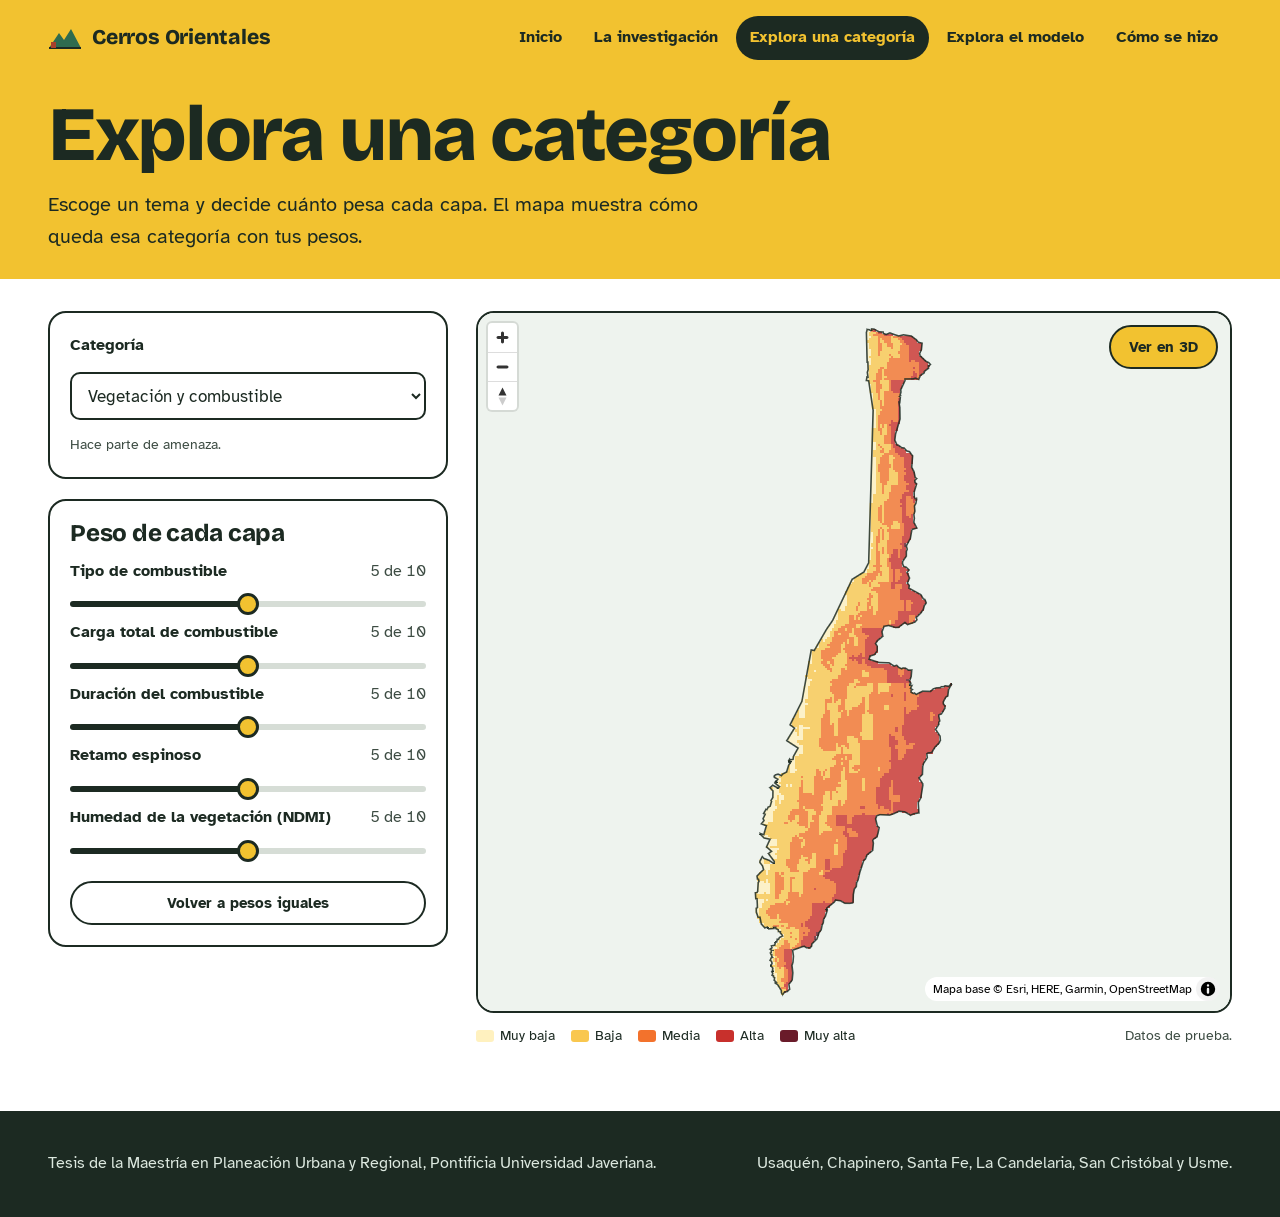
==== commit 9bcd2d25: "Fauna y flora de los cerros: colibrí que sigue el cursor, fichas animadas y paisaje - Colibrí chilló" ====
--- a/categoria.html
+++ b/categoria.html
@@ -12,7 +12,7 @@
 <link rel="stylesheet" href="assets/vendor/lenis/lenis.css">
 <link rel="preload" href="assets/fonts/bricolage-grotesque-latin-wght-normal.woff2" as="font" type="font/woff2" crossorigin>
 <link rel="stylesheet" href="assets/vendor/maplibre/maplibre-gl.css">
-<link rel="stylesheet" href="assets/css/site.css?v=4">
+<link rel="stylesheet" href="assets/css/site.css?v=7">
 </head>
 <body>
 <a class="saltar" href="#contenido">Saltar al contenido</a>
@@ -58,10 +58,10 @@
 <script src="assets/vendor/gsap/gsap.min.js"></script>
 <script src="assets/vendor/gsap/ScrollTrigger.min.js"></script>
 <script src="assets/vendor/lenis/lenis.min.js"></script>
-<script src="assets/js/comun.js?v=4"></script>
+<script src="assets/js/comun.js?v=7"></script>
 <script src="assets/vendor/maplibre/maplibre-gl.js"></script>
-<script src="assets/js/model.js?v=4"></script>
-<script src="assets/js/mapa.js?v=4"></script>
-<script src="assets/js/categoria.js?v=4"></script>
+<script src="assets/js/model.js?v=7"></script>
+<script src="assets/js/mapa.js?v=7"></script>
+<script src="assets/js/categoria.js?v=7"></script>
 </body>
 </html>
--- a/assets/css/site.css
+++ b/assets/css/site.css
@@ -215,7 +215,7 @@
   .entra-2 { animation-delay: .08s; }
   .entra-3 { animation-delay: .16s; }
   .entra-4 { animation-delay: .24s; }
-  @keyframes subir { from { opacity: 0; transform: translateY(18px); } to { opacity: 1; transform: none; } }
+  @keyframes subir { from { transform: translateY(22px); } to { transform: none; } }
 }
 
 /* Mapas 3D */
@@ -257,3 +257,48 @@
   .paso:not(.paso-intro) p:last-child { padding: 0 20px 20px; margin: 0; border-radius: 0 0 16px 16px; padding-top: 12px; }
   .recorrido-leyenda { bottom: auto; top: 12px; left: 12px; }
 }
+
+/* Fauna y flora */
+.portada { position: relative; overflow: hidden; }
+.colibri-volador { position: absolute; left: 0; top: 0; width: 96px; z-index: 2; pointer-events: none; transform: translate(46vw, 120px); will-change: transform; }
+.colibri-volador svg { width: 100%; height: auto; display: block; margin-left: -48px; margin-top: -32px; }
+@media (max-width: 900px) { .colibri-volador { width: 70px; } }
+.ala { transform-origin: 56px 38px; animation: aletea .11s ease-in-out infinite alternate; }
+.ala-atras { transform-origin: 56px 38px; animation: aletea .11s ease-in-out infinite alternate-reverse; }
+@keyframes aletea { from { transform: rotate(-24deg) scaleY(1); } to { transform: rotate(18deg) scaleY(.55); } }
+
+.vecinos h2 { max-width: 20ch; }
+.fichas { list-style: none; margin: 48px 0 0; padding: 0; display: grid; grid-template-columns: repeat(4, minmax(0, 1fr)); gap: 20px; }
+.ficha { border: 2px solid var(--tinta); border-radius: 22px; padding: 18px 18px 22px; background: var(--papel); display: flex; flex-direction: column; gap: 10px; transition: transform .2s cubic-bezier(.2, .8, .2, 1), box-shadow .2s ease; }
+@media (hover: hover) { .ficha:hover { transform: translateY(-3px); box-shadow: 0 6px 0 var(--tinta); } }
+.ficha-ilu { background: var(--niebla); border-radius: 14px; height: 170px; display: grid; place-items: center; overflow: hidden; }
+.ficha-ilu .ilu { width: 72%; height: 80%; }
+.ficha-ilu .ilu-frailejon { width: 46%; height: 92%; }
+.ficha h3 { font-size: 26px; font-weight: 780; margin-top: 6px; }
+.ficha p { font-size: 17px; color: var(--tinta-suave); }
+.fuente { margin-top: 20px; }
+@media (max-width: 1000px) { .fichas { grid-template-columns: repeat(2, minmax(0, 1fr)); } }
+@media (max-width: 520px) { .fichas { grid-template-columns: minmax(0, 1fr); } }
+
+@media (prefers-reduced-motion: no-preference) {
+  .ilu-copeton .cuerpo-copeton { animation: salta 3.2s cubic-bezier(.3, .7, .3, 1) infinite; }
+  .ilu-copeton .cabeza-copeton { transform-origin: 40px 40px; animation: ladea 3.2s ease-in-out infinite; }
+  .ilu-cusumbo .cola { transform-origin: 36px 46px; animation: cola 2.8s ease-in-out infinite; }
+  .ilu-cusumbo .patas rect:nth-child(odd) { transform-origin: center top; transform-box: fill-box; animation: paso .8s ease-in-out infinite alternate; }
+  .ilu-cusumbo .patas rect:nth-child(even) { transform-origin: center top; transform-box: fill-box; animation: paso .8s ease-in-out infinite alternate-reverse; }
+  .ilu-frailejon .tallo { transform-origin: 40px 118px; animation: mece 4s ease-in-out infinite; }
+  .ficha:hover .ilu-colibri { animation: flota 1.2s ease-in-out infinite; }
+  .ficha-ilu .ilu-colibri { animation: flota 2.4s ease-in-out infinite; }
+  .frai-p { transform-box: fill-box; transform-origin: center bottom; animation: mece 5s ease-in-out infinite; animation-delay: var(--d); }
+  .niebla-1 { animation: niebla 26s ease-in-out infinite alternate; }
+  .niebla-2 { animation: niebla 34s ease-in-out infinite alternate-reverse; }
+}
+@keyframes salta { 0%, 60%, 100% { transform: translateY(0); } 70% { transform: translateY(-7px); } 80% { transform: translateY(0); } 86% { transform: translateY(-3px); } 92% { transform: translateY(0); } }
+@keyframes ladea { 0%, 40%, 100% { transform: rotate(0); } 50%, 58% { transform: rotate(-10deg); } }
+@keyframes cola { 0%, 100% { transform: rotate(0); } 50% { transform: rotate(-9deg); } }
+@keyframes paso { from { transform: rotate(-9deg); } to { transform: rotate(9deg); } }
+@keyframes mece { 0%, 100% { transform: rotate(-1.6deg); } 50% { transform: rotate(1.6deg); } }
+@keyframes flota { 0%, 100% { transform: translateY(0); } 50% { transform: translateY(-6px); } }
+@keyframes niebla { from { transform: translateX(-60px); } to { transform: translateX(80px); } }
+
+.paisaje { display: block; width: 100%; height: clamp(150px, 18vw, 260px); }
